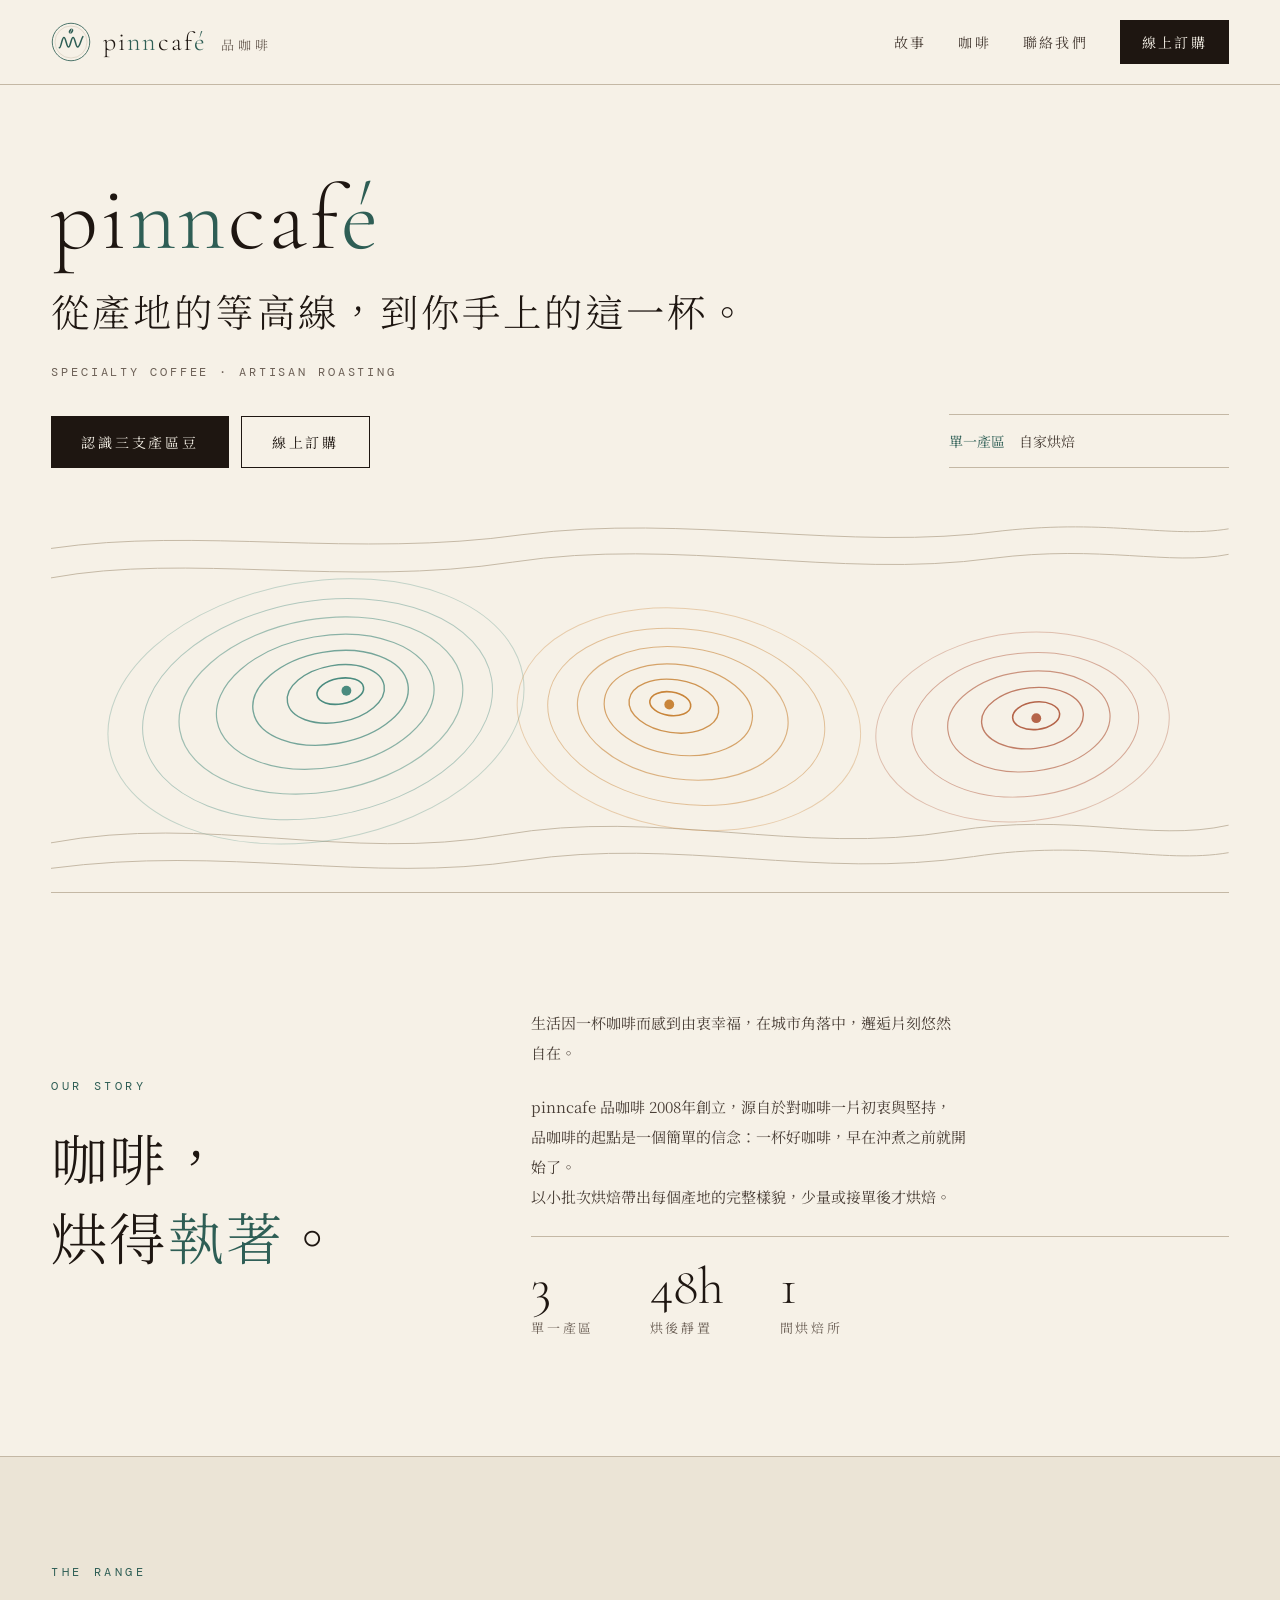
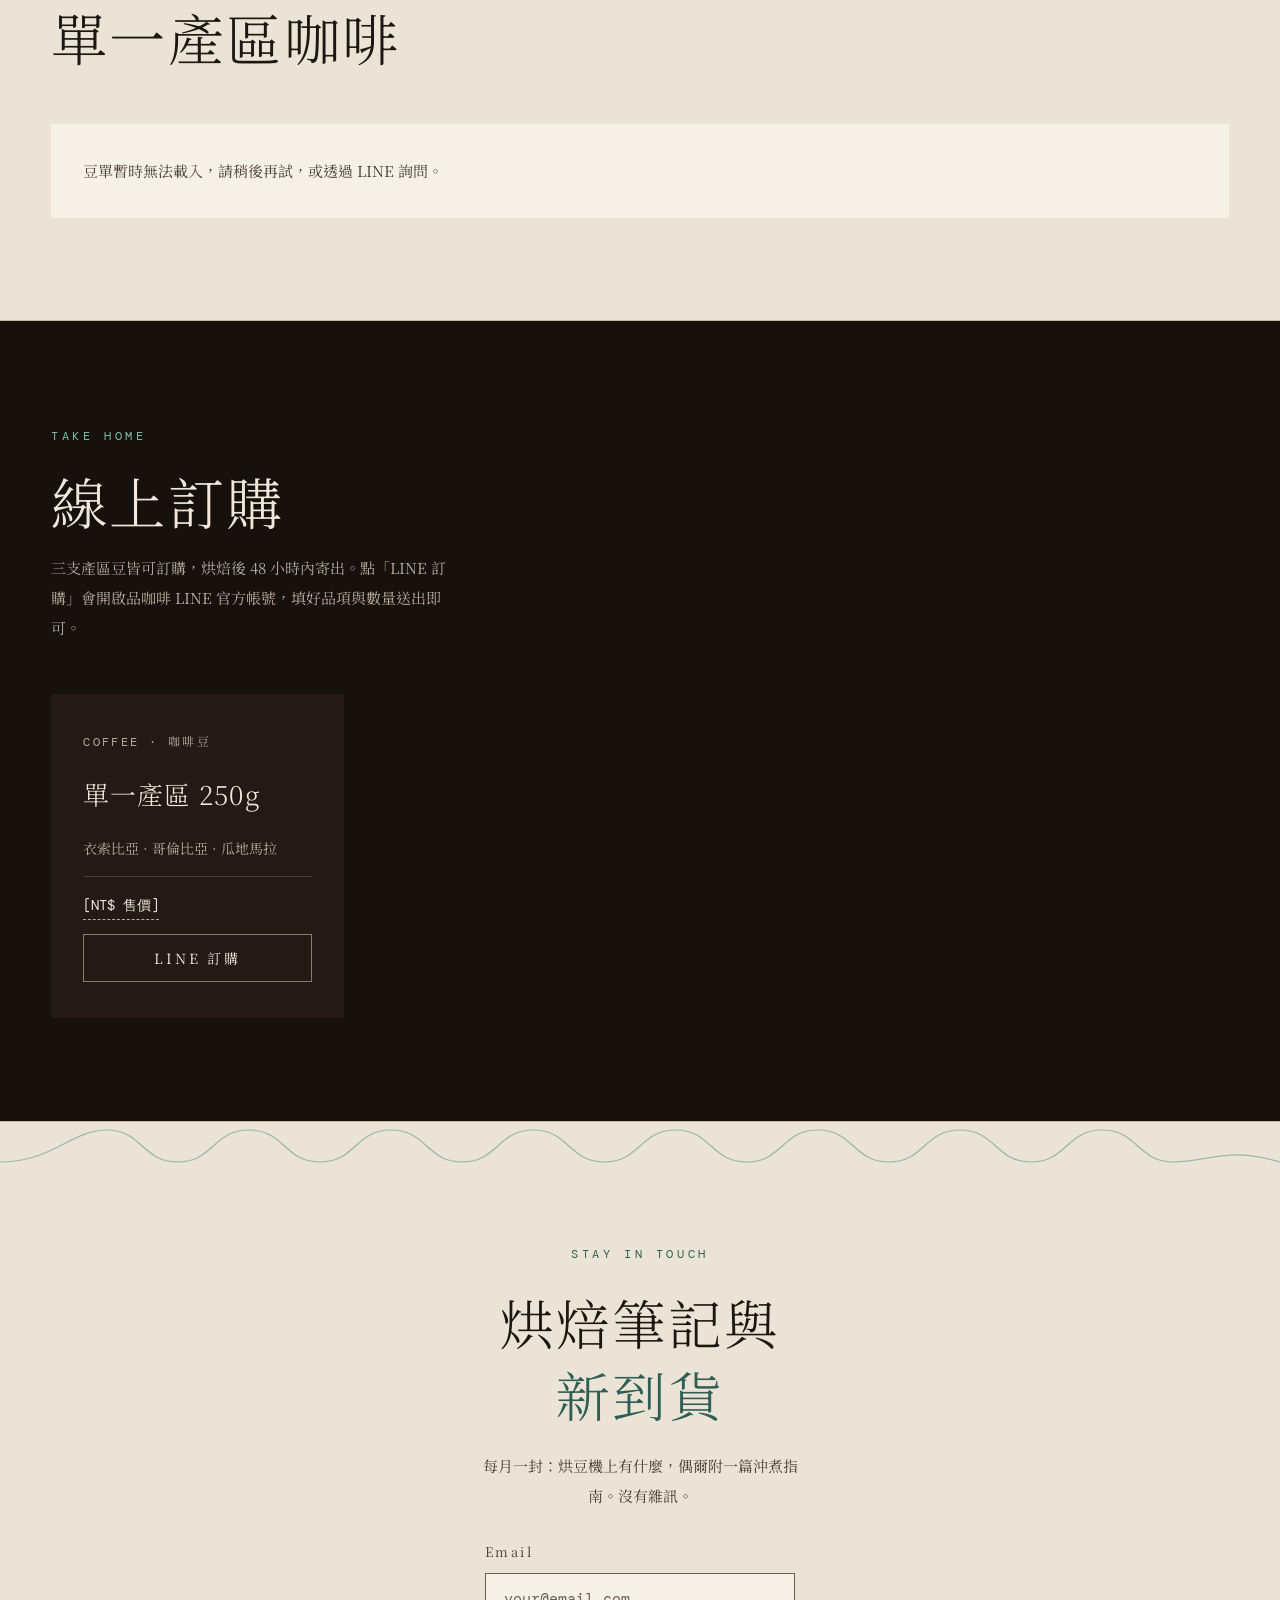
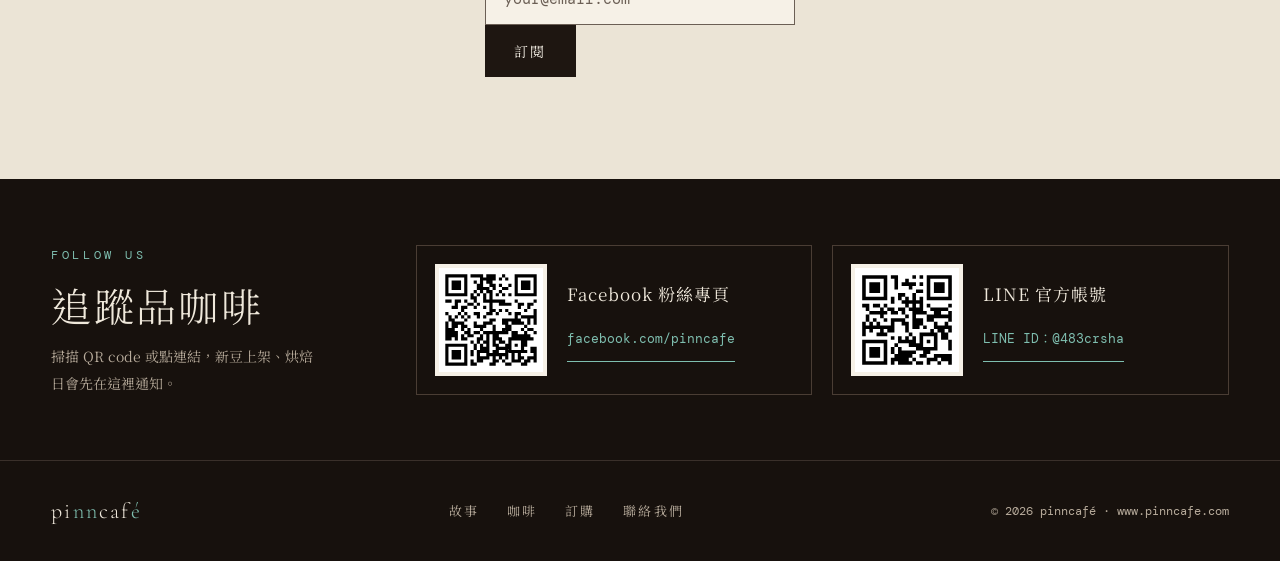
==== public/index.html @ 010bcc72 "豆單卡片：中文產區前不顯示「產區」字樣 Co-Authored-By: Claude Opus 5.5 <noreply@anthropic.com> Claude-Session: https://" ====
<!DOCTYPE html>
<html lang="zh-Hant">
<head>
<meta charset="utf-8">
<meta name="viewport" content="width=device-width, initial-scale=1">
<title>pinncafé 品咖啡｜自家烘焙單一產區咖啡</title>
<meta name="description" content="pinncafé 品咖啡，2008 年創立。小批次自家烘焙單一產區咖啡豆，透過 LINE 官方帳號訂購。">
<meta property="og:title" content="pinncafé 品咖啡">
<meta property="og:description" content="小批次自家烘焙單一產區咖啡豆，透過 LINE 官方帳號訂購。">
<meta property="og:type" content="website">
<meta property="og:url" content="https://www.pinncafe.com/">
<link rel="preconnect" href="https://fonts.googleapis.com">
<link rel="preconnect" href="https://fonts.gstatic.com" crossorigin>
<link href="https://fonts.googleapis.com/css2?family=Cormorant+Garamond:ital,wght@0,300;0,400;1,400&family=Noto+Serif+TC:wght@300;400;500&family=DM+Mono:wght@400&display=swap" rel="stylesheet">
<style>
body{margin:0;background:#F6F1E7}
html{scroll-behavior:smooth}
a{color:#1E1611;text-decoration:none}
a:hover{color:#2E5E55}
input::placeholder{color:#6B5F55}
pc-show{display:contents}
[hidden],pc-show[hidden]{display:none !important}
a:focus-visible,button:focus-visible,input:focus-visible{outline:2px solid #2E5E55;outline-offset:2px}
#qr-fb svg,#qr-line svg,#order-qr svg{display:block;width:100%;height:100%}
@media (prefers-reduced-motion: reduce){html{scroll-behavior:auto}}
</style>
</head>
<body>
<div style="background: #F6F1E7; color: #1E1611; font-family: 'Noto Serif TC', 'Songti TC', 'PMingLiU', serif; font-weight: 400; font-size: 15px; line-height: 2" data-canvas-width="1440" data-canvas-height="5000" data-document-role="page" data-label="官網首頁 · 等高線版（舊款延伸）">

<!-- NAV -->
<header style="border-bottom: 1px solid #C4B8A5">
<div style="max-width: 1280px; margin: 0 auto; padding: 16px clamp(20px, 4vw, 56px); display: flex; flex-wrap: wrap; align-items: center; justify-content: space-between; gap: 8px 32px">
<a href="#top" style="display: flex; align-items: baseline; gap: 14px; min-height: 44px">
<svg viewBox="0 0 96 96" width="40" height="40" aria-hidden="true" focusable="false" style="align-self: center; flex: 0 0 auto; display: block; margin-right: -2px">
<circle cx="48" cy="48" r="45" fill="none" stroke="#2E5E55" stroke-width="2"/>
<circle cx="48" cy="48" r="38.5" fill="none" stroke="#C4B8A5" stroke-width="1"/>
<path d="M20 62 C24.5 62 26 37 31 37 C36 37 37 60 42 60 C47 60 48 37 53 37 C58 37 59 60 64 60 C69 60 71.5 43 76.5 35" fill="none" stroke="#2E5E55" stroke-width="3.6" stroke-linecap="round" stroke-linejoin="round"/>
<g transform="rotate(28 48 22)"><ellipse cx="48" cy="22" rx="4.8" ry="6.6" fill="#2E5E55"/><path d="M47.4 16.4 C50.2 19.4 45.8 24.6 48.6 27.6" fill="none" stroke="#F6F1E7" stroke-width="1.4" stroke-linecap="round"/></g>
</svg>
<span style="font-family: 'Cormorant Garamond', 'Times New Roman', serif; font-weight: 300; font-size: 26px; letter-spacing: 0.08em; color: #1E1611">pi<span style="color: #2E5E55">nn</span>caf<span style="color: #2E5E55">é</span></span>
<span style="font-size: 13px; letter-spacing: 0.3em; color: #6B5F55">品咖啡</span>
</a>
<nav aria-label="主選單" style="display: flex; flex-wrap: wrap; align-items: center; gap: 4px 32px; font-size: 14px; letter-spacing: 0.16em">
<a href="#story" style="display: inline-flex; align-items: center; min-height: 44px; color: #4A3F37">故事</a>
<a href="#coffees" style="display: inline-flex; align-items: center; min-height: 44px; color: #4A3F37">咖啡</a>
<pc-show data-show="scones" hidden><a href="#bakery" style="display: inline-flex; align-items: center; min-height: 44px; color: #4A3F37">烘焙坊</a></pc-show>
<pc-show data-show="store" hidden><a href="#visit" style="display: inline-flex; align-items: center; min-height: 44px; color: #4A3F37">門市</a></pc-show>
<a href="#social" style="display: inline-flex; align-items: center; min-height: 44px; color: #4A3F37">聯絡我們</a>
<a href="#shop" style="display: inline-flex; align-items: center; min-height: 44px; padding: 0 22px; background: #1E1611; color: #F6F1E7">線上訂購</a>
</nav>
</div>
</header>

<!-- HERO -->
<section id="top" style="max-width: 1280px; margin: 0 auto; padding: clamp(48px, 7vw, 96px) clamp(20px, 4vw, 56px) 0; display: flex; flex-direction: column; gap: clamp(32px, 4vw, 56px)">
<div style="display: flex; flex-wrap: wrap; align-items: flex-end; justify-content: space-between; gap: 32px 64px">
<div style="flex: 999 1 520px; min-width: 0; display: flex; flex-direction: column; gap: 20px">
<div style="font-family: 'Cormorant Garamond', 'Times New Roman', serif; font-weight: 300; font-size: clamp(44px, 7.2vw, 104px); line-height: 0.95; letter-spacing: 0.03em">pi<span style="color: #2E5E55">nn</span>caf<span style="color: #2E5E55">é</span></div>
<h1 style="margin: 0; font-weight: 300; font-size: clamp(24px, 3vw, 40px); line-height: 1.5; letter-spacing: 0.08em; text-wrap: balance">從產地的等高線，到你手上的這一杯。</h1>
<div style="font-family: 'DM Mono', ui-monospace, monospace; font-size: 12px; letter-spacing: 0.24em; color: #6B5F55">SPECIALTY COFFEE · ARTISAN ROASTING<pc-show data-show="scones" hidden> · SCONES</pc-show></div>
<div style="display: flex; flex-wrap: wrap; gap: 12px; margin-top: 12px">
<a href="#coffees" style="display: inline-flex; align-items: center; min-height: 50px; padding: 0 30px; background: #1E1611; color: #F6F1E7; font-size: 14px; letter-spacing: 0.2em">認識<span data-bean-count>三</span>支產區豆</a>
<a href="#shop" style="display: inline-flex; align-items: center; min-height: 50px; padding: 0 30px; border: 1px solid #1E1611; color: #1E1611; font-size: 14px; letter-spacing: 0.2em">線上訂購</a>
</div>
</div>
<div style="flex: 1 1 280px; max-width: 360px; display: flex; flex-direction: column; font-size: 14px; color: #4A3F37; border-top: 1px solid #C4B8A5">
<div style="padding: 12px 0; border-bottom: 1px solid #C4B8A5"><span style="color: #2E5E55">單一產區</span><span style="margin-left: 1em"><pc-show data-show="store" hidden>店內</pc-show>自家烘焙</span></div>
<pc-show data-show="scones" hidden><div style="padding: 12px 0; border-bottom: 1px solid #C4B8A5"><span style="color: #2E5E55">每日現烤</span>　售完為止</div></pc-show>
<pc-show data-show="store" hidden><div style="padding: 12px 0; border-bottom: 1px solid #C4B8A5; font-family: 'DM Mono', 'Noto Serif TC', monospace; font-size: 13px">[門市地址]</div></pc-show>
<pc-show data-show="store" hidden><div style="padding: 12px 0; border-bottom: 1px solid #C4B8A5; font-family: 'DM Mono', 'Noto Serif TC', monospace; font-size: 13px">[營業時間]</div></pc-show>
</div>
</div>

<figure style="margin: 0; display: flex; flex-direction: column; gap: 0">
<svg viewBox="0 0 1200 380" role="img" id="hero-map" aria-label="三座產地山頭的等高線圖" style="display: block; width: 100%; height: auto" fill="none" xmlns="http://www.w3.org/2000/svg">
<g stroke="#C4B8A5" stroke-width="1">
<path d="M0 330 C160 300 300 350 460 322 C620 294 760 344 920 318 C1040 298 1120 330 1200 312"></path>
<path d="M0 356 C180 332 320 372 480 348 C640 324 780 368 940 344 C1060 326 1130 352 1200 340"></path>
<path d="M0 60 C140 34 300 70 470 44 C640 18 800 62 960 40 C1070 26 1140 48 1200 36"></path>
<path d="M0 30 C150 8 310 40 480 16 C650 -6 810 34 970 12 C1080 0 1140 20 1200 10"></path>
</g>
<g id="peak-0" stroke="#4A8B7F" transform="rotate(-10 270 196)">
<ellipse cx="270" cy="196" rx="214" ry="132" stroke-width="1" opacity="0.3"></ellipse>
<ellipse cx="272" cy="194" rx="180" ry="110" stroke-width="1" opacity="0.4"></ellipse>
<ellipse cx="276" cy="191" rx="146" ry="88" stroke-width="1.200" opacity="0.5"></ellipse>
<ellipse cx="281" cy="188" rx="112" ry="67" stroke-width="1.200" opacity="0.62"></ellipse>
<ellipse cx="287" cy="185" rx="80" ry="47" stroke-width="1.400" opacity="0.74"></ellipse>
<ellipse cx="293" cy="182" rx="50" ry="29" stroke-width="1.400" opacity="0.86"></ellipse>
<ellipse cx="298" cy="180" rx="24" ry="13" stroke-width="1.600"></ellipse>
</g>
<g id="peak-1" stroke="#C9853A" transform="rotate(8 650 204)">
<ellipse cx="650" cy="204" rx="176" ry="112" stroke-width="1" opacity="0.34"></ellipse>
<ellipse cx="647" cy="202" rx="142" ry="89" stroke-width="1" opacity="0.46"></ellipse>
<ellipse cx="643" cy="199" rx="108" ry="67" stroke-width="1.200" opacity="0.58"></ellipse>
<ellipse cx="638" cy="196" rx="76" ry="46" stroke-width="1.200" opacity="0.72"></ellipse>
<ellipse cx="633" cy="193" rx="46" ry="27" stroke-width="1.400" opacity="0.86"></ellipse>
<ellipse cx="629" cy="191" rx="21" ry="12" stroke-width="1.600"></ellipse>
</g>
<g id="peak-2" stroke="#B5654A" transform="rotate(-6 990 212)">
<ellipse cx="990" cy="212" rx="150" ry="96" stroke-width="1" opacity="0.36"></ellipse>
<ellipse cx="993" cy="210" rx="116" ry="73" stroke-width="1" opacity="0.5"></ellipse>
<ellipse cx="997" cy="207" rx="83" ry="51" stroke-width="1.200" opacity="0.66"></ellipse>
<ellipse cx="1001" cy="204" rx="52" ry="31" stroke-width="1.400" opacity="0.82"></ellipse>
<ellipse cx="1005" cy="202" rx="24" ry="14" stroke-width="1.600"></ellipse>
</g>
<circle id="peak-dot-0" cx="301" cy="175" r="5" fill="#4A8B7F"></circle>
<circle id="peak-dot-1" cx="630" cy="189" r="5" fill="#C9853A"></circle>
<circle id="peak-dot-2" cx="1004" cy="203" r="5" fill="#B5654A"></circle>
</svg>
<figcaption id="hero-beans" style="display: grid; grid-template-columns: repeat(auto-fit, minmax(min(240px, 100%), 1fr)); gap: 0 32px; border-top: 1px solid #C4B8A5"></figcaption>
</figure>
</section>

<!-- STORY -->
<section id="story" style="max-width: 1280px; margin: 0 auto; padding: clamp(64px, 9vw, 128px) clamp(20px, 4vw, 56px); display: flex; flex-wrap: wrap; gap: 40px 80px; align-items: center">
<div style="flex: 1 1 400px; display: flex; flex-direction: column; gap: 20px">
<div style="font-family: 'DM Mono', ui-monospace, monospace; font-size: 12px; letter-spacing: 0.3em; color: #2E5E55">OUR STORY</div>
<h2 style="margin: 0; font-weight: 300; font-size: clamp(34px, 4.4vw, 60px); line-height: 1.4; letter-spacing: 0.04em">咖啡，<br>烘得<span style="color: #2E5E55">執著</span>。<pc-show data-show="scones" hidden><br>司康，<br>烤得用心。</pc-show></h2>
</div>
<div style="flex: 999 1 460px; min-width: 0; display: flex; flex-direction: column; gap: 24px; color: #4A3F37">
<p style="margin: 0; max-width: 58ch; text-wrap: pretty">生活因一杯咖啡而感到由衷幸福，在城市角落中，邂逅片刻悠然自在。</p>
<p style="margin: 0; max-width: 58ch; text-wrap: pretty">pinncafe 品咖啡 2008年創立，源自於對咖啡一片初衷與堅持，<br>品咖啡的起點是一個簡單的信念：一杯好咖啡，早在沖煮之前就開始了。<br>以小批次烘焙帶出每個產地的完整樣貌，少量或接單後才烘焙。</p>
<pc-show data-show="scones" hidden><p style="margin: 0; max-width: 58ch; text-wrap: pretty">司康是順理成章的事。一杯好的咖啡，值得配上相稱的點心。每天清晨現烤，奶油用得足、發得夠、不趕時間。賣完，就是賣完了。</p></pc-show>
<div style="display: flex; flex-wrap: wrap; gap: 20px 56px; padding-top: 24px; border-top: 1px solid #C4B8A5">
<div style="display: flex; flex-direction: column; gap: 2px">
<span style="font-family: 'Cormorant Garamond', 'Times New Roman', serif; font-weight: 300; font-size: 52px; line-height: 1; color: #1E1611" id="stat-origins">3</span>
<span style="font-size: 13px; letter-spacing: 0.2em; color: #6B5F55">單一產區</span>
</div>
<div style="display: flex; flex-direction: column; gap: 2px">
<span style="font-family: 'Cormorant Garamond', 'Times New Roman', serif; font-weight: 300; font-size: 52px; line-height: 1; color: #1E1611">48h</span>
<span style="font-size: 13px; letter-spacing: 0.2em; color: #6B5F55">烘後靜置</span>
</div>
<div style="display: flex; flex-direction: column; gap: 2px">
<span style="font-family: 'Cormorant Garamond', 'Times New Roman', serif; font-weight: 300; font-size: 52px; line-height: 1; color: #1E1611">1</span>
<span style="font-size: 13px; letter-spacing: 0.2em; color: #6B5F55">間烘焙所</span>
</div>
</div>
</div>
</section>

<!-- COFFEES -->
<section id="coffees" style="background: #EBE4D6; border-top: 1px solid #C4B8A5; border-bottom: 1px solid #C4B8A5">
<div style="max-width: 1280px; margin: 0 auto; padding: clamp(64px, 8vw, 112px) clamp(20px, 4vw, 56px); display: flex; flex-direction: column; gap: clamp(32px, 4vw, 56px)">
<div style="display: flex; flex-wrap: wrap; align-items: flex-end; justify-content: space-between; gap: 20px 48px">
<div style="display: flex; flex-direction: column; gap: 16px">
<div style="font-family: 'DM Mono', ui-monospace, monospace; font-size: 12px; letter-spacing: 0.3em; color: #2E5E55">THE RANGE</div>
<h2 style="margin: 0; font-weight: 300; font-size: clamp(34px, 4.4vw, 60px); line-height: 1.3; letter-spacing: 0.04em">單一產區咖啡</h2>
</div>
</div>

<div id="bean-list" style="display: grid; grid-template-columns: repeat(auto-fit, minmax(min(320px, 100%), 1fr)); gap: 2px">
<p id="bean-status" style="margin: 0; padding: 32px; background: #F6F1E7; color: #4A3F37">豆單載入中…</p>
</div>
</div>
</section>

<!-- BAKERY (SHOW_SCONES) -->
<pc-show data-show="scones" hidden>
<section id="bakery" style="max-width: 1280px; margin: 0 auto; padding: clamp(64px, 8vw, 112px) clamp(20px, 4vw, 56px); display: flex; flex-direction: column; gap: clamp(32px, 4vw, 56px)">
<div style="display: flex; flex-wrap: wrap; align-items: flex-end; justify-content: space-between; gap: 20px 80px">
<div style="display: flex; flex-direction: column; gap: 16px">
<div style="font-family: 'DM Mono', ui-monospace, monospace; font-size: 12px; letter-spacing: 0.3em; color: #2E5E55">THE BAKERY</div>
<h2 style="margin: 0; font-weight: 300; font-size: clamp(34px, 4.4vw, 60px); line-height: 1.3; letter-spacing: 0.04em">每個<span style="color: #8A5A16">清晨</span>，<br>新鮮出爐。</h2>
</div>
<p style="margin: 0; max-width: 44ch; color: #4A3F37">全奶油麵團，凝脂奶油與果醬另附。每天早上只烤限量的一批，這樣比較好吃。</p>
</div>
<div style="display: grid; grid-template-columns: repeat(auto-fit, minmax(min(300px, 100%), 1fr)); gap: 32px">

<article style="border: 1px solid #C4B8A5; display: flex; flex-direction: column">
<div style="background: #F1E7C6; height: 160px; display: flex; align-items: center; justify-content: center">
<svg aria-hidden="true" viewBox="0 0 200 140" width="200" height="140" fill="none" stroke="#9A6A1E">
<ellipse cx="100" cy="70" rx="46" ry="46" stroke-width="1"></ellipse>
<ellipse cx="100" cy="70" rx="38" ry="38" stroke-width="0.600" stroke-dasharray="3 3"></ellipse>
<line x1="100" y1="24" x2="100" y2="116" stroke-width="0.600" opacity="0.6"></line>
<line x1="54" y1="70" x2="146" y2="70" stroke-width="0.600" opacity="0.6"></line>
<line x1="67" y1="37" x2="133" y2="103" stroke-width="0.500" opacity="0.5"></line>
<line x1="67" y1="103" x2="133" y2="37" stroke-width="0.500" opacity="0.5"></line>
<ellipse cx="100" cy="70" rx="10" ry="10" stroke-width="0.600" opacity="0.6"></ellipse>
</svg>
</div>
<div style="padding: 24px 28px 28px; border-top: 1px solid #C4B8A5; display: flex; flex-direction: column; gap: 6px">
<h3 style="margin: 0; font-weight: 400; font-size: 24px; letter-spacing: 0.06em">檸檬司康</h3>
<p style="margin: 0; font-size: 14px; color: #6B5F55">全奶油 · 檸檬凝乳與凝脂奶油</p>
<span style="margin-top: 8px; align-self: flex-start; font-family: 'DM Mono', ui-monospace, monospace; font-size: 14px; border-bottom: 1px dashed #1E1611">[NT$ 售價]</span>
</div>
</article>

<article style="border: 1px solid #C4B8A5; display: flex; flex-direction: column">
<div style="background: #DDE6CF; height: 160px; display: flex; align-items: center; justify-content: center">
<svg aria-hidden="true" viewBox="0 0 200 140" width="200" height="140" fill="none" stroke="#3F6B4A">
<line x1="72" y1="130" x2="68" y2="30" stroke-width="1.200" stroke-linecap="round"></line>
<line x1="90" y1="130" x2="88" y2="22" stroke-width="1.200" stroke-linecap="round"></line>
<line x1="108" y1="130" x2="106" y2="26" stroke-width="1.200" stroke-linecap="round"></line>
<line x1="126" y1="130" x2="128" y2="32" stroke-width="1.200" stroke-linecap="round"></line>
<ellipse cx="68" cy="26" rx="7" ry="9" stroke-width="0.800"></ellipse>
<ellipse cx="88" cy="18" rx="7" ry="9" stroke-width="0.800"></ellipse>
<ellipse cx="106" cy="22" rx="7" ry="9" stroke-width="0.800"></ellipse>
<ellipse cx="128" cy="28" rx="7" ry="9" stroke-width="0.800"></ellipse>
<path d="M55 94 L145 94 L128 118 L72 118 Z" stroke="#9A6A1E" stroke-width="0.800"></path>
<circle cx="90" cy="103" r="3" stroke="#9A6A1E" stroke-width="0.600"></circle>
<circle cx="108" cy="108" r="2.500" stroke="#9A6A1E" stroke-width="0.600"></circle>
</svg>
</div>
<div style="padding: 24px 28px 28px; border-top: 1px solid #C4B8A5; display: flex; flex-direction: column; gap: 6px">
<h3 style="margin: 0; font-weight: 400; font-size: 24px; letter-spacing: 0.06em">熟成起司香蔥</h3>
<p style="margin: 0; font-size: 14px; color: #6B5F55">鹹口味 · 農家風 · 有鹽奶油</p>
<span style="margin-top: 8px; align-self: flex-start; font-family: 'DM Mono', ui-monospace, monospace; font-size: 14px; border-bottom: 1px dashed #1E1611">[NT$ 售價]</span>
</div>
</article>

<article style="border: 1px solid #C4B8A5; display: flex; flex-direction: column">
<div style="background: #F0DDD0; height: 160px; display: flex; align-items: center; justify-content: center">
<svg aria-hidden="true" viewBox="0 0 200 140" width="200" height="140" fill="none" stroke="#9A4F38">
<ellipse cx="120" cy="78" rx="34" ry="34" stroke-width="0.900"></ellipse>
<ellipse cx="120" cy="78" rx="26" ry="26" stroke-width="0.600" stroke-dasharray="2.500 2.500"></ellipse>
<line x1="120" y1="44" x2="120" y2="112" stroke-width="0.500" opacity="0.5"></line>
<line x1="86" y1="78" x2="154" y2="78" stroke-width="0.500" opacity="0.5"></line>
<path d="M46 50 Q56 58 52 70 Q48 82 58 86 Q68 90 64 102" stroke-width="1" stroke-linecap="round"></path>
<ellipse cx="49" cy="44" rx="5" ry="8" transform="rotate(-20 49 44)" stroke="#3F6B4A" stroke-width="0.800"></ellipse>
<ellipse cx="58" cy="76" rx="5" ry="7" transform="rotate(30 58 76)" stroke="#3F6B4A" stroke-width="0.800"></ellipse>
<circle cx="50" cy="72" r="4" stroke-width="0.800"></circle>
<circle cx="60" cy="86" r="3.500" stroke-width="0.800"></circle>
<circle cx="55" cy="98" r="4" stroke-width="0.800"></circle>
</svg>
</div>
<div style="padding: 24px 28px 28px; border-top: 1px solid #C4B8A5; display: flex; flex-direction: column; gap: 6px">
<h3 style="margin: 0; font-weight: 400; font-size: 24px; letter-spacing: 0.06em">蔓越莓香橙</h3>
<p style="margin: 0; font-size: 14px; color: #6B5F55">微甜 · 柑橘果醬奶油</p>
<span style="margin-top: 8px; align-self: flex-start; font-family: 'DM Mono', ui-monospace, monospace; font-size: 14px; border-bottom: 1px dashed #1E1611">[NT$ 售價]</span>
</div>
</article>

</div>
</section>
</pc-show>

<!-- SHOP -->
<section id="shop" style="background: #17110D; color: #EFE8DB">
<div style="max-width: 1280px; margin: 0 auto; padding: clamp(64px, 8vw, 112px) clamp(20px, 4vw, 56px); display: flex; flex-direction: column; gap: clamp(32px, 4vw, 56px)">
<div style="display: flex; flex-direction: column; gap: 16px">
<div style="font-family: 'DM Mono', ui-monospace, monospace; font-size: 12px; letter-spacing: 0.3em; color: #7FBFB0">TAKE HOME</div>
<h2 style="margin: 0; font-weight: 300; font-size: clamp(34px, 4.4vw, 60px); line-height: 1.3; letter-spacing: 0.04em">線上訂購</h2>
<p style="margin: 0; max-width: 52ch; color: #B8AC9C"><span data-bean-count>三</span>支產區豆皆可訂購，烘焙後 48 小時內寄出。點「LINE 訂購」會開啟品咖啡 LINE 官方帳號，填好品項與數量送出即可。<pc-show data-show="scones" hidden>司康禮盒接單現烤，當日寄出。</pc-show></p>
</div>
<div style="display: grid; grid-template-columns: repeat(auto-fill, minmax(min(280px, 100%), 1fr)); gap: 2px">
<article style="background: #231A15; padding: 36px 32px; display: flex; flex-direction: column; gap: 14px">
<span style="font-family: 'DM Mono', 'Noto Serif TC', monospace; font-size: 12px; letter-spacing: 0.2em; color: #B8AC9C">COFFEE · 咖啡豆</span>
<h3 style="margin: 0; font-weight: 300; font-size: 26px; letter-spacing: 0.04em">單一產區 250g</h3>
<p id="shop-origins" style="margin: 0; font-size: 14px; color: #B8AC9C">衣索比亞 · 哥倫比亞 · 瓜地馬拉</p>
<div aria-hidden="true" style="height: 1px; background: #4A3D34"></div>
<span style="align-self: flex-start; font-family: 'DM Mono', ui-monospace, monospace; font-size: 14px; border-bottom: 1px dashed #B8AC9C">[NT$ 售價]</span>
<a href="https://line.me/R/ti/p/@483crsha" data-order="單一產區咖啡豆（請註明產區）" style="margin-top: auto; display: flex; align-items: center; justify-content: center; min-height: 46px; border: 1px solid #8A7A6A; color: #EFE8DB; font-size: 14px; letter-spacing: 0.2em">LINE 訂購</a>
</article>
<pc-show data-show="scones" hidden>
<article style="background: #231A15; padding: 36px 32px; display: flex; flex-direction: column; gap: 14px">
<span style="font-family: 'DM Mono', 'Noto Serif TC', monospace; font-size: 12px; letter-spacing: 0.2em; color: #B8AC9C">GIFT · 司康</span>
<h3 style="margin: 0; font-weight: 300; font-size: 26px; letter-spacing: 0.04em">司康禮盒 4 入</h3>
<p style="margin: 0; font-size: 14px; color: #B8AC9C">口味任選 · 接單現烤 · 當日寄出</p>
<div aria-hidden="true" style="height: 1px; background: #4A3D34"></div>
<span style="align-self: flex-start; font-family: 'DM Mono', ui-monospace, monospace; font-size: 14px; border-bottom: 1px dashed #B8AC9C">[NT$ 售價]</span>
<a href="https://line.me/R/ti/p/@483crsha" data-order="司康禮盒 4 入" style="margin-top: auto; display: flex; align-items: center; justify-content: center; min-height: 46px; border: 1px solid #8A7A6A; color: #EFE8DB; font-size: 14px; letter-spacing: 0.2em">LINE 訂購</a>
</article>
<article style="background: #231A15; padding: 36px 32px; display: flex; flex-direction: column; gap: 14px">
<span style="font-family: 'DM Mono', 'Noto Serif TC', monospace; font-size: 12px; letter-spacing: 0.2em; color: #B8AC9C">BUNDLE · 組合</span>
<h3 style="margin: 0; font-weight: 300; font-size: 26px; letter-spacing: 0.04em">咖啡 + 司康禮盒</h3>
<p style="margin: 0; font-size: 14px; color: #B8AC9C">自選一支產區豆 ＋ 司康 4 入 · 免費包裝</p>
<div aria-hidden="true" style="height: 1px; background: #4A3D34"></div>
<span style="align-self: flex-start; font-family: 'DM Mono', ui-monospace, monospace; font-size: 14px; border-bottom: 1px dashed #B8AC9C">[NT$ 售價]</span>
<a href="https://line.me/R/ti/p/@483crsha" data-order="咖啡 + 司康禮盒" style="margin-top: auto; display: flex; align-items: center; justify-content: center; min-height: 46px; border: 1px solid #8A7A6A; color: #EFE8DB; font-size: 14px; letter-spacing: 0.2em">LINE 訂購</a>
</article>
</pc-show>
</div>
</div>
</section>

<!-- VISIT (SHOW_STORE) -->
<pc-show data-show="store" hidden>
<section id="visit" style="max-width: 1280px; margin: 0 auto; padding: clamp(64px, 8vw, 112px) clamp(20px, 4vw, 56px); display: flex; flex-wrap: wrap; gap: 40px 80px">
<div style="flex: 1 1 360px; display: flex; flex-direction: column; gap: 32px">
<div style="display: flex; flex-direction: column; gap: 16px">
<div style="font-family: 'DM Mono', ui-monospace, monospace; font-size: 12px; letter-spacing: 0.3em; color: #2E5E55">COME IN</div>
<h2 style="margin: 0; font-weight: 300; font-size: clamp(34px, 4.4vw, 60px); line-height: 1.3; letter-spacing: 0.04em">來找我們</h2>
</div>
<dl style="margin: 0; display: flex; flex-direction: column; gap: 22px">
<div style="display: flex; flex-direction: column"><dt style="font-size: 13px; letter-spacing: 0.25em; color: #2E5E55">地址</dt><dd style="margin: 0; font-family: 'DM Mono', 'Noto Serif TC', monospace; font-size: 15px">[門市地址]</dd></div>
<div style="display: flex; flex-direction: column"><dt style="font-size: 13px; letter-spacing: 0.25em; color: #2E5E55">營業時間</dt><dd style="margin: 0; font-family: 'DM Mono', 'Noto Serif TC', monospace; font-size: 15px">[營業時間／公休日]</dd></div>
<div style="display: flex; flex-direction: column"><dt style="font-size: 13px; letter-spacing: 0.25em; color: #2E5E55">烘豆參觀</dt><dd style="margin: 0; font-family: 'DM Mono', 'Noto Serif TC', monospace; font-size: 15px">[開放時段／是否需預約]</dd></div>
<div style="display: flex; flex-direction: column"><dt style="font-size: 13px; letter-spacing: 0.25em; color: #2E5E55">聯絡</dt><dd style="margin: 0; font-family: 'DM Mono', 'Noto Serif TC', monospace; font-size: 15px">pinncafe@gmail.com<br>[電話]</dd></div>
</dl>
</div>
<div style="flex: 999 1 420px; min-width: 0; min-height: 400px; box-sizing: border-box; border: 1px solid #C4B8A5; background-color: #EBE4D6; background-image: linear-gradient(#D6CBB9 1px, transparent 1px), linear-gradient(90deg, #D6CBB9 1px, transparent 1px); background-size: 29px 29px; display: flex; flex-direction: column; align-items: center; justify-content: center; gap: 16px; padding: 32px; text-align: center">
<span aria-hidden="true" style="width: 22px; height: 22px; background: #4A8B7F; border-radius: 50% 50% 50% 0; transform: rotate(-45deg)"></span>
<span style="font-family: 'DM Mono', 'Noto Serif TC', monospace; font-size: 13px; color: #4A3F37; background: #EBE4D6; padding: 2px 10px">[地圖位置：上線時嵌入 Google 地圖]</span>
</div>
</section>
</pc-show>

<!-- NEWSLETTER -->
<section id="notes" style="background: #EBE4D6; border-top: 1px solid #C4B8A5">
<svg aria-hidden="true" viewBox="0 0 1440 60" preserveAspectRatio="none" style="display: block; width: 100%; height: 48px" fill="none">
<path d="M0 50 C60 50 80 10 120 10 C160 10 160 50 200 50 C240 50 240 10 280 10 C320 10 320 50 360 50 C400 50 400 10 440 10 C480 10 480 50 520 50 C560 50 560 10 600 10 C640 10 640 50 680 50 C720 50 720 10 760 10 C800 10 800 50 840 50 C880 50 880 10 920 10 C960 10 960 50 1000 50 C1040 50 1040 10 1080 10 C1120 10 1120 50 1160 50 C1200 50 1200 10 1240 10 C1280 10 1280 50 1320 50 C1360 50 1380 30 1440 50" stroke="#4A8B7F" stroke-width="1.500" stroke-linecap="round" opacity="0.5"></path>
</svg>
<div style="max-width: 720px; margin: 0 auto; padding: clamp(40px, 6vw, 72px) clamp(20px, 4vw, 56px) clamp(64px, 8vw, 104px); display: flex; flex-direction: column; align-items: center; text-align: center; gap: 20px">
<div style="font-family: 'DM Mono', ui-monospace, monospace; font-size: 12px; letter-spacing: 0.3em; color: #2E5E55">STAY IN TOUCH</div>
<h2 style="margin: 0; font-weight: 300; font-size: clamp(32px, 4.2vw, 56px); line-height: 1.35; letter-spacing: 0.04em">烘焙筆記與<br><span style="color: #2E5E55">新到貨</span></h2>
<p style="margin: 0; max-width: 40ch; color: #4A3F37">每月一封：烘豆機上有什麼<pc-show data-show="scones" hidden>、烤箱裡出了什麼</pc-show>，偶爾附一篇沖煮指南。沒有雜訊。</p>
<div id="nl-form-wrap">
<form id="nl-form" style="width: 100%; max-width: 480px; display: flex; flex-direction: column; gap: 8px; text-align: left; margin-top: 8px">
<label for="h-email" style="font-size: 13px; letter-spacing: 0.2em; color: #4A3F37">Email</label>
<div style="display: flex; flex-wrap: wrap; gap: 0">
<input id="h-email" type="email" required="" placeholder="your@email.com" style="flex: 1 1 220px; min-width: 0; height: 52px; box-sizing: border-box; padding: 0 18px; background: #F6F1E7; border: 1px solid #6B5F55; border-radius: 0; color: #1E1611; font-family: 'DM Mono', ui-monospace, monospace; font-size: 15px">
<button type="submit" style="flex: 0 0 auto; height: 52px; padding: 0 28px; border: 1px solid #1E1611; background: #1E1611; color: #F6F1E7; font-family: 'Noto Serif TC', serif; font-size: 14px; letter-spacing: 0.2em; cursor: pointer">訂閱</button>
</div>
</form>
</div>
<div id="nl-thanks" hidden>
<p role="status" style="margin: 8px 0 0; font-size: 20px; color: #2E5E55">謝謝，你已經在名單上了。</p>
</div>
</div>
</section>

<!-- FOOTER -->
<footer style="background: #17110D; color: #B8AC9C">
<div id="social" style="max-width: 1280px; margin: 0 auto; padding: clamp(40px, 6vw, 64px) clamp(20px, 4vw, 56px); display: flex; flex-wrap: wrap; align-items: center; justify-content: space-between; gap: 32px 64px; border-bottom: 1px solid #3A302A">
<div style="flex: 1 1 300px; display: flex; flex-direction: column; gap: 10px">
<div style="font-family: 'DM Mono', ui-monospace, monospace; font-size: 12px; letter-spacing: 0.3em; color: #7FBFB0">FOLLOW US</div>
<h2 style="margin: 0; font-weight: 300; font-size: clamp(28px, 3.2vw, 40px); line-height: 1.4; letter-spacing: 0.06em; color: #EFE8DB">追蹤品咖啡</h2>
<p style="margin: 0; max-width: 34ch; font-size: 14px; line-height: 1.9">掃描 QR code 或點連結，新豆上架、烘焙日<pc-show data-show="store" hidden>與門市公告</pc-show>會先在這裡通知。</p>
<pc-show data-show="email" hidden><div style="display: flex; flex-wrap: wrap; align-items: baseline; gap: 4px 16px; margin-top: 6px; padding-top: 14px; border-top: 1px solid #3A302A">
<span style="font-family: 'DM Mono', ui-monospace, monospace; font-size: 12px; letter-spacing: 0.24em; color: #B8AC9C">EMAIL</span>
<a href="mailto:pinncafe@gmail.com" style="display: inline-flex; align-items: center; min-height: 44px; font-family: 'DM Mono', ui-monospace, monospace; font-size: 15px; color: #7FBFB0; border-bottom: 1px solid #7FBFB0">pinncafe@gmail.com</a>
</div></pc-show>
</div>
<div style="flex: 999 1 460px; min-width: 0; display: grid; grid-template-columns: repeat(auto-fit, minmax(min(220px, 100%), 1fr)); gap: 20px">
<div style="display: flex; align-items: center; gap: 20px; padding: 18px; border: 1px solid #4A3D34">
<a href="https://www.facebook.com/pinncafe" data-fb-link target="_blank" rel="noopener" style="flex: 0 0 auto; display: block; width: 112px; height: 112px; background: #F6F1E7; padding: 4px; box-sizing: border-box"><span id="qr-fb" role="img" aria-label="掃描開啟品咖啡 Facebook 粉絲專頁" style="display: block; width: 104px; height: 104px"></span></a>
<div style="display: flex; flex-direction: column; gap: 6px; min-width: 0">
<span style="font-size: 17px; letter-spacing: 0.06em; color: #EFE8DB">Facebook 粉絲專頁</span>
<a href="https://www.facebook.com/pinncafe" data-fb-link target="_blank" rel="noopener" style="display: inline-flex; align-items: center; min-height: 44px; font-family: 'DM Mono', 'Noto Serif TC', monospace; font-size: 13px; color: #7FBFB0; border-bottom: 1px solid #7FBFB0; align-self: flex-start">facebook.com/pinncafe</a>
</div>
</div>
<div style="display: flex; align-items: center; gap: 20px; padding: 18px; border: 1px solid #4A3D34">
<a href="https://line.me/R/ti/p/@483crsha" data-line-link target="_blank" rel="noopener" style="flex: 0 0 auto; display: block; width: 112px; height: 112px; background: #F6F1E7; padding: 4px; box-sizing: border-box"><span id="qr-line" role="img" aria-label="掃描加入品咖啡 LINE 官方帳號" style="display: block; width: 104px; height: 104px"></span></a>
<div style="display: flex; flex-direction: column; gap: 6px; min-width: 0">
<span style="font-size: 17px; letter-spacing: 0.06em; color: #EFE8DB">LINE 官方帳號</span>
<a href="https://line.me/R/ti/p/@483crsha" data-line-link target="_blank" rel="noopener" style="display: inline-flex; align-items: center; min-height: 44px; font-family: 'DM Mono', 'Noto Serif TC', monospace; font-size: 13px; color: #7FBFB0; border-bottom: 1px solid #7FBFB0; align-self: flex-start">LINE ID：<span data-line-id>@483crsha</span></a>
</div>
</div>
</div>
</div>
<div style="max-width: 1280px; margin: 0 auto; padding: 28px clamp(20px, 4vw, 56px); display: flex; flex-wrap: wrap; align-items: center; justify-content: space-between; gap: 8px 32px; font-size: 13px">
<span style="font-family: 'Cormorant Garamond', 'Times New Roman', serif; font-weight: 300; font-size: 22px; letter-spacing: 0.1em; color: #EFE8DB">pi<span style="color: #7FBFB0">nn</span>caf<span style="color: #7FBFB0">é</span></span>
<div style="display: flex; flex-wrap: wrap; gap: 4px 28px; letter-spacing: 0.16em">
<a href="#story" style="display: inline-flex; align-items: center; min-height: 44px; color: #B8AC9C">故事</a>
<a href="#coffees" style="display: inline-flex; align-items: center; min-height: 44px; color: #B8AC9C">咖啡</a>
<pc-show data-show="scones" hidden><a href="#bakery" style="display: inline-flex; align-items: center; min-height: 44px; color: #B8AC9C">烘焙坊</a></pc-show>
<a href="#shop" style="display: inline-flex; align-items: center; min-height: 44px; color: #B8AC9C">訂購</a>
<pc-show data-show="store" hidden><a href="#visit" style="display: inline-flex; align-items: center; min-height: 44px; color: #B8AC9C">門市</a></pc-show>
<a href="#social" style="display: inline-flex; align-items: center; min-height: 44px; color: #B8AC9C">聯絡我們</a>
</div>
<span style="font-family: 'DM Mono', ui-monospace, monospace; font-size: 12px">© 2026 pinncafé · www.pinncafe.com</span>
</div>
</footer>

<div id="order-modal" hidden>
<div style="position: fixed; inset: 0; z-index: 60; background: rgba(23,17,13,0.6); display: flex; align-items: center; justify-content: center; padding: 16px; box-sizing: border-box">
<div role="dialog" aria-modal="true" aria-labelledby="order-title" style="width: 100%; max-width: 420px; max-height: 100%; overflow-y: auto; box-sizing: border-box; background: #F6F1E7; color: #1E1611; padding: 28px 28px 24px; display: flex; flex-direction: column; align-items: center; gap: 14px; text-align: center; box-shadow: 0 20px 60px rgba(0,0,0,0.35)">
<div style="font-family: 'DM Mono', ui-monospace, monospace; font-size: 12px; letter-spacing: 0.3em; color: #2E5E55">LINE ORDER</div>
<h2 id="order-title" style="margin: 0; font-weight: 400; font-size: 24px; line-height: 1.4; letter-spacing: 0.06em">用手機 LINE 掃描訂購</h2>
<p style="margin: 0; font-size: 14px; line-height: 1.8; color: #4A3F37">掃描後會開啟品咖啡 LINE 官方帳號，<br>訂購訊息已填好，補上數量與收件資料即可送出。</p>
<div id="order-qr" role="img" aria-label="訂購用 QR code" style="width: 260px; height: 260px; max-width: 100%; box-sizing: border-box; background: #FFFFFF; padding: 0; border: 1px solid #C4B8A5"></div>
<div style="font-size: 15px; line-height: 1.6"><span id="order-item"></span></div>
<div style="display: flex; flex-wrap: wrap; justify-content: center; gap: 10px; width: 100%; margin-top: 4px">
<button type="button" id="order-copy" style="flex: 1 1 150px; min-height: 46px; border: 1px solid #1E1611; background: #1E1611; color: #F6F1E7; font-family: 'Noto Serif TC', serif; font-size: 14px; letter-spacing: 0.12em; cursor: pointer">複製訂購內容</button>
<button type="button" id="order-close" style="flex: 1 1 110px; min-height: 46px; border: 1px solid #1E1611; background: transparent; color: #1E1611; font-family: 'Noto Serif TC', serif; font-size: 14px; letter-spacing: 0.12em; cursor: pointer">關閉</button>
</div>
<div id="order-copied-wrap"><p id="order-copied" role="status" style="margin: 0; min-height: 1em; font-size: 13px; color: #2E5E55"></p></div>
<p style="margin: 0; font-family: 'DM Mono', 'Noto Serif TC', monospace; font-size: 12px; color: #6B5F55">也可在 LINE 搜尋 ID：<span data-line-id>@483crsha</span></p>
</div>
</div>
</div>
</div>
<script src="vendor/qrcode.js"></script>
<script src="main.js?v=20261122c"></script>
</body>
</html>
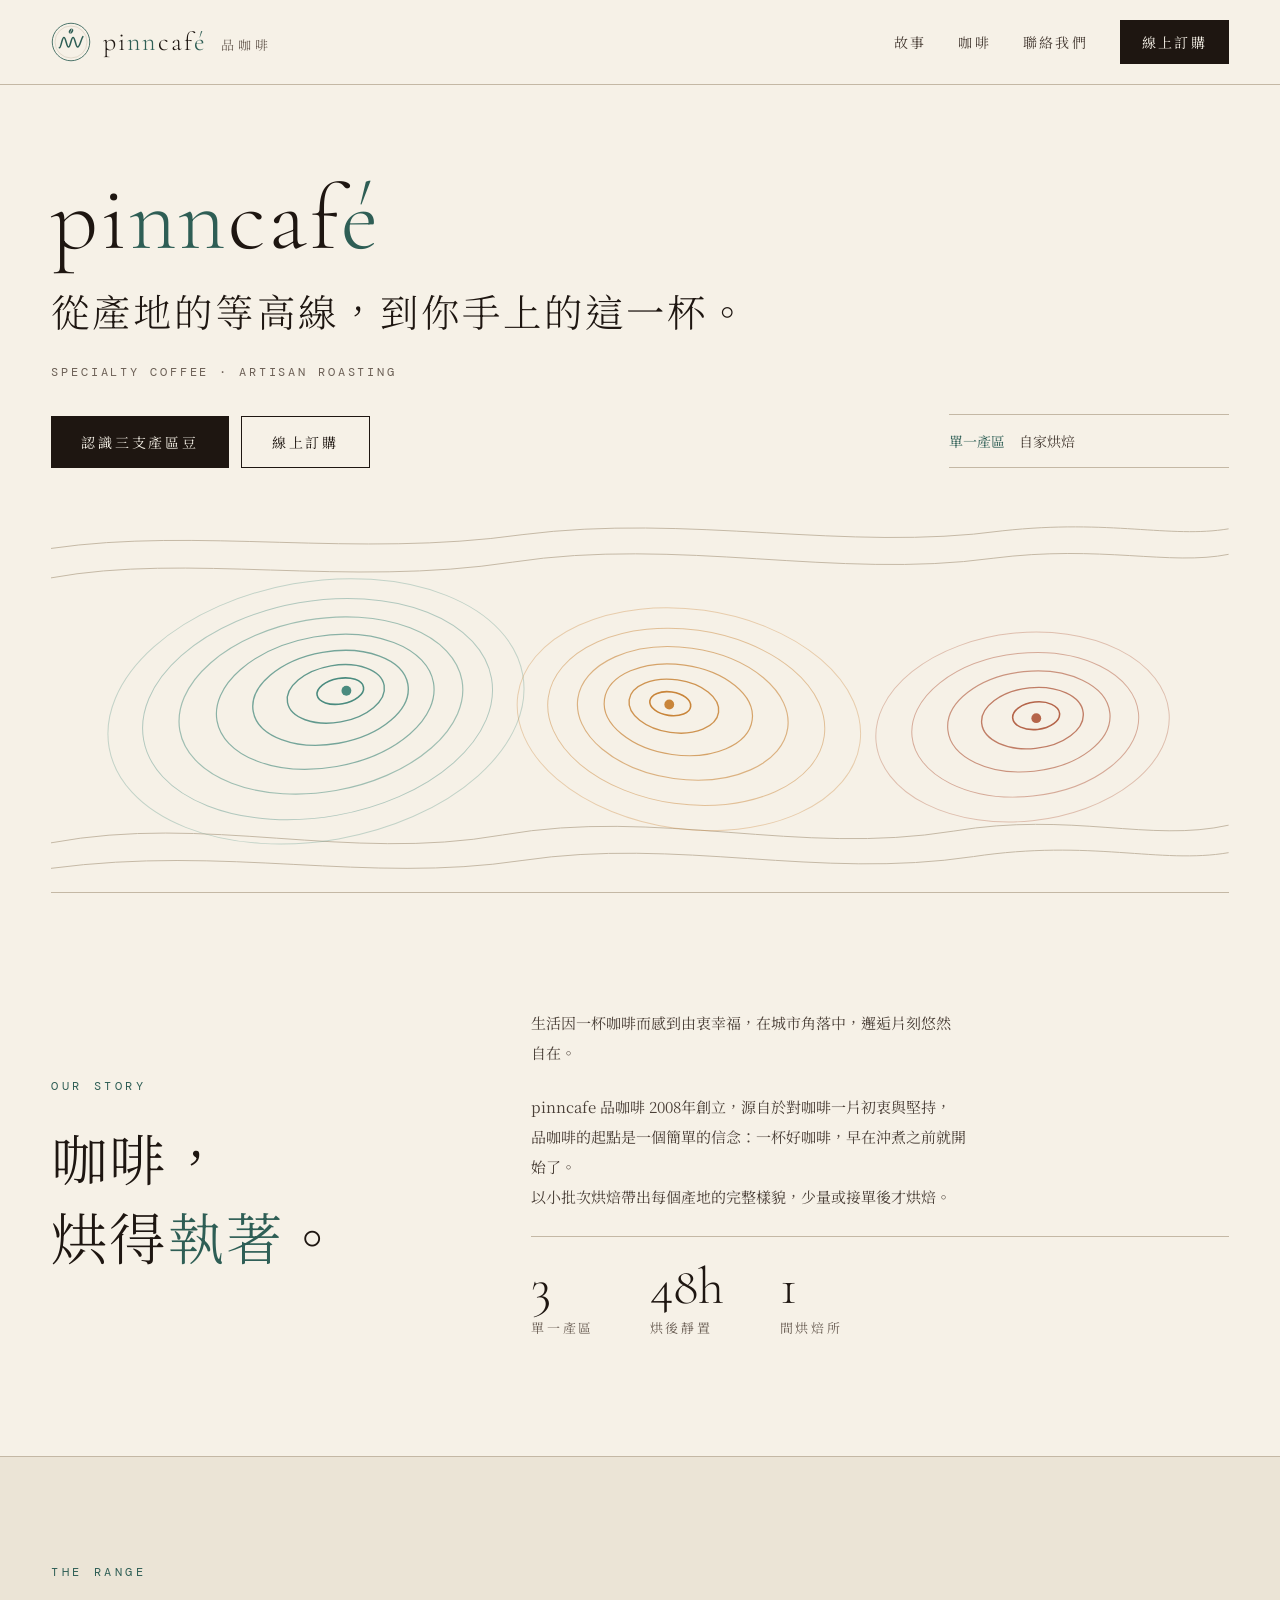
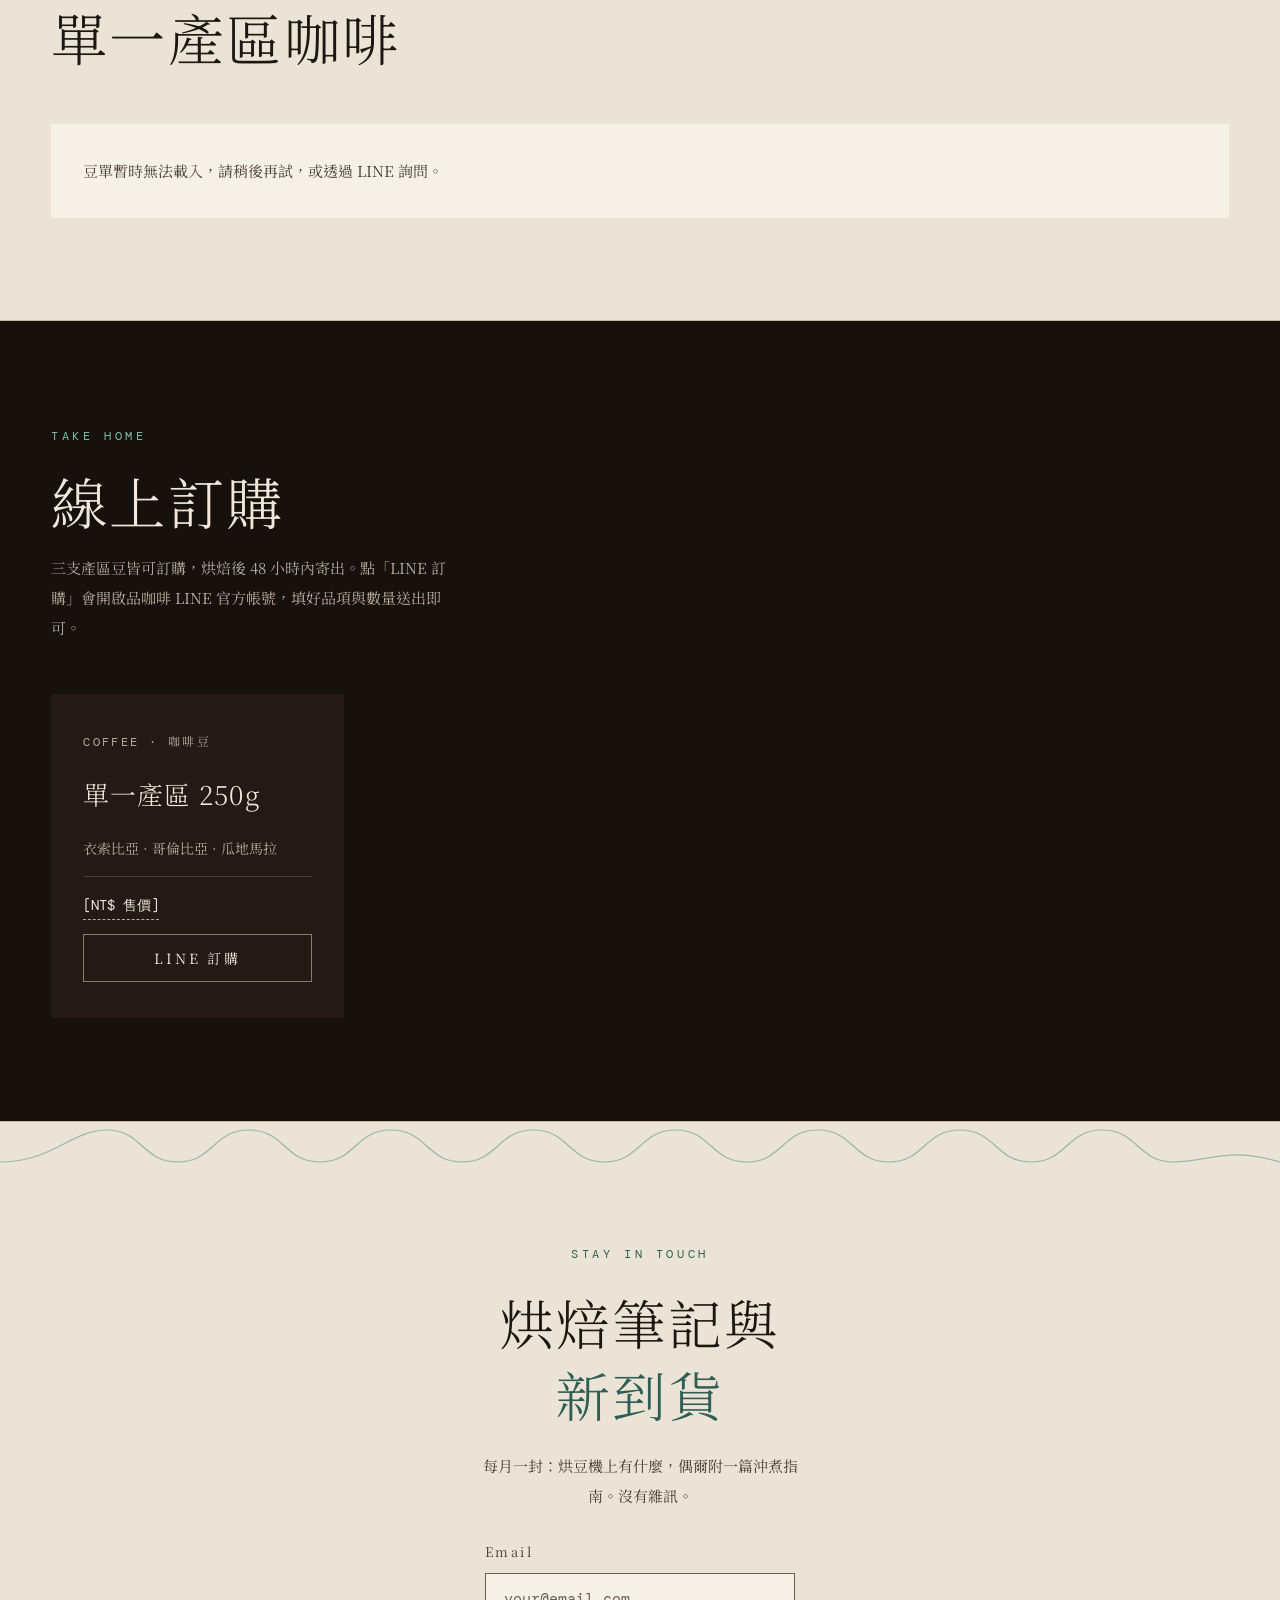
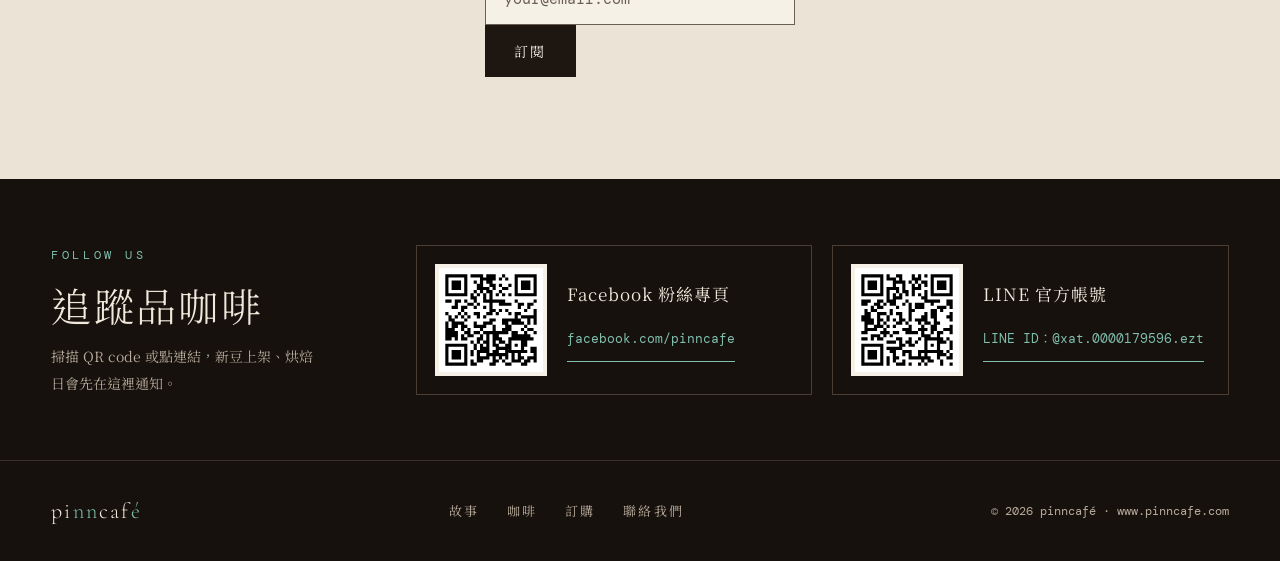
==== commit 0f130a9d: "LINE 官方帳號改回已認證的舊帳號 @xat.0000179596.ezt（預設值） Co-Authored-By: Claude Opus 5.5 <noreply@anthropic.com> " ====
--- a/public/index.html
+++ b/public/index.html
@@ -250,7 +250,7 @@
 <p id="shop-origins" style="margin: 0; font-size: 14px; color: #B8AC9C">衣索比亞 · 哥倫比亞 · 瓜地馬拉</p>
 <div aria-hidden="true" style="height: 1px; background: #4A3D34"></div>
 <span style="align-self: flex-start; font-family: 'DM Mono', ui-monospace, monospace; font-size: 14px; border-bottom: 1px dashed #B8AC9C">[NT$ 售價]</span>
-<a href="https://line.me/R/ti/p/@483crsha" data-order="單一產區咖啡豆（請註明產區）" style="margin-top: auto; display: flex; align-items: center; justify-content: center; min-height: 46px; border: 1px solid #8A7A6A; color: #EFE8DB; font-size: 14px; letter-spacing: 0.2em">LINE 訂購</a>
+<a href="https://line.me/R/ti/p/@xat.0000179596.ezt" data-order="單一產區咖啡豆（請註明產區）" style="margin-top: auto; display: flex; align-items: center; justify-content: center; min-height: 46px; border: 1px solid #8A7A6A; color: #EFE8DB; font-size: 14px; letter-spacing: 0.2em">LINE 訂購</a>
 </article>
 <pc-show data-show="scones" hidden>
 <article style="background: #231A15; padding: 36px 32px; display: flex; flex-direction: column; gap: 14px">
@@ -259,7 +259,7 @@
 <p style="margin: 0; font-size: 14px; color: #B8AC9C">口味任選 · 接單現烤 · 當日寄出</p>
 <div aria-hidden="true" style="height: 1px; background: #4A3D34"></div>
 <span style="align-self: flex-start; font-family: 'DM Mono', ui-monospace, monospace; font-size: 14px; border-bottom: 1px dashed #B8AC9C">[NT$ 售價]</span>
-<a href="https://line.me/R/ti/p/@483crsha" data-order="司康禮盒 4 入" style="margin-top: auto; display: flex; align-items: center; justify-content: center; min-height: 46px; border: 1px solid #8A7A6A; color: #EFE8DB; font-size: 14px; letter-spacing: 0.2em">LINE 訂購</a>
+<a href="https://line.me/R/ti/p/@xat.0000179596.ezt" data-order="司康禮盒 4 入" style="margin-top: auto; display: flex; align-items: center; justify-content: center; min-height: 46px; border: 1px solid #8A7A6A; color: #EFE8DB; font-size: 14px; letter-spacing: 0.2em">LINE 訂購</a>
 </article>
 <article style="background: #231A15; padding: 36px 32px; display: flex; flex-direction: column; gap: 14px">
 <span style="font-family: 'DM Mono', 'Noto Serif TC', monospace; font-size: 12px; letter-spacing: 0.2em; color: #B8AC9C">BUNDLE · 組合</span>
@@ -267,7 +267,7 @@
 <p style="margin: 0; font-size: 14px; color: #B8AC9C">自選一支產區豆 ＋ 司康 4 入 · 免費包裝</p>
 <div aria-hidden="true" style="height: 1px; background: #4A3D34"></div>
 <span style="align-self: flex-start; font-family: 'DM Mono', ui-monospace, monospace; font-size: 14px; border-bottom: 1px dashed #B8AC9C">[NT$ 售價]</span>
-<a href="https://line.me/R/ti/p/@483crsha" data-order="咖啡 + 司康禮盒" style="margin-top: auto; display: flex; align-items: center; justify-content: center; min-height: 46px; border: 1px solid #8A7A6A; color: #EFE8DB; font-size: 14px; letter-spacing: 0.2em">LINE 訂購</a>
+<a href="https://line.me/R/ti/p/@xat.0000179596.ezt" data-order="咖啡 + 司康禮盒" style="margin-top: auto; display: flex; align-items: center; justify-content: center; min-height: 46px; border: 1px solid #8A7A6A; color: #EFE8DB; font-size: 14px; letter-spacing: 0.2em">LINE 訂購</a>
 </article>
 </pc-show>
 </div>
@@ -341,10 +341,10 @@
 </div>
 </div>
 <div style="display: flex; align-items: center; gap: 20px; padding: 18px; border: 1px solid #4A3D34">
-<a href="https://line.me/R/ti/p/@483crsha" data-line-link target="_blank" rel="noopener" style="flex: 0 0 auto; display: block; width: 112px; height: 112px; background: #F6F1E7; padding: 4px; box-sizing: border-box"><span id="qr-line" role="img" aria-label="掃描加入品咖啡 LINE 官方帳號" style="display: block; width: 104px; height: 104px"></span></a>
+<a href="https://line.me/R/ti/p/@xat.0000179596.ezt" data-line-link target="_blank" rel="noopener" style="flex: 0 0 auto; display: block; width: 112px; height: 112px; background: #F6F1E7; padding: 4px; box-sizing: border-box"><span id="qr-line" role="img" aria-label="掃描加入品咖啡 LINE 官方帳號" style="display: block; width: 104px; height: 104px"></span></a>
 <div style="display: flex; flex-direction: column; gap: 6px; min-width: 0">
 <span style="font-size: 17px; letter-spacing: 0.06em; color: #EFE8DB">LINE 官方帳號</span>
-<a href="https://line.me/R/ti/p/@483crsha" data-line-link target="_blank" rel="noopener" style="display: inline-flex; align-items: center; min-height: 44px; font-family: 'DM Mono', 'Noto Serif TC', monospace; font-size: 13px; color: #7FBFB0; border-bottom: 1px solid #7FBFB0; align-self: flex-start">LINE ID：<span data-line-id>@483crsha</span></a>
+<a href="https://line.me/R/ti/p/@xat.0000179596.ezt" data-line-link target="_blank" rel="noopener" style="display: inline-flex; align-items: center; min-height: 44px; font-family: 'DM Mono', 'Noto Serif TC', monospace; font-size: 13px; color: #7FBFB0; border-bottom: 1px solid #7FBFB0; align-self: flex-start">LINE ID：<span data-line-id>@xat.0000179596.ezt</span></a>
 </div>
 </div>
 </div>
@@ -376,12 +376,12 @@
 <button type="button" id="order-close" style="flex: 1 1 110px; min-height: 46px; border: 1px solid #1E1611; background: transparent; color: #1E1611; font-family: 'Noto Serif TC', serif; font-size: 14px; letter-spacing: 0.12em; cursor: pointer">關閉</button>
 </div>
 <div id="order-copied-wrap"><p id="order-copied" role="status" style="margin: 0; min-height: 1em; font-size: 13px; color: #2E5E55"></p></div>
-<p style="margin: 0; font-family: 'DM Mono', 'Noto Serif TC', monospace; font-size: 12px; color: #6B5F55">也可在 LINE 搜尋 ID：<span data-line-id>@483crsha</span></p>
+<p style="margin: 0; font-family: 'DM Mono', 'Noto Serif TC', monospace; font-size: 12px; color: #6B5F55">也可在 LINE 搜尋 ID：<span data-line-id>@xat.0000179596.ezt</span></p>
 </div>
 </div>
 </div>
 </div>
 <script src="vendor/qrcode.js"></script>
-<script src="main.js?v=20261122c"></script>
+<script src="main.js?v=20261122d"></script>
 </body>
 </html>
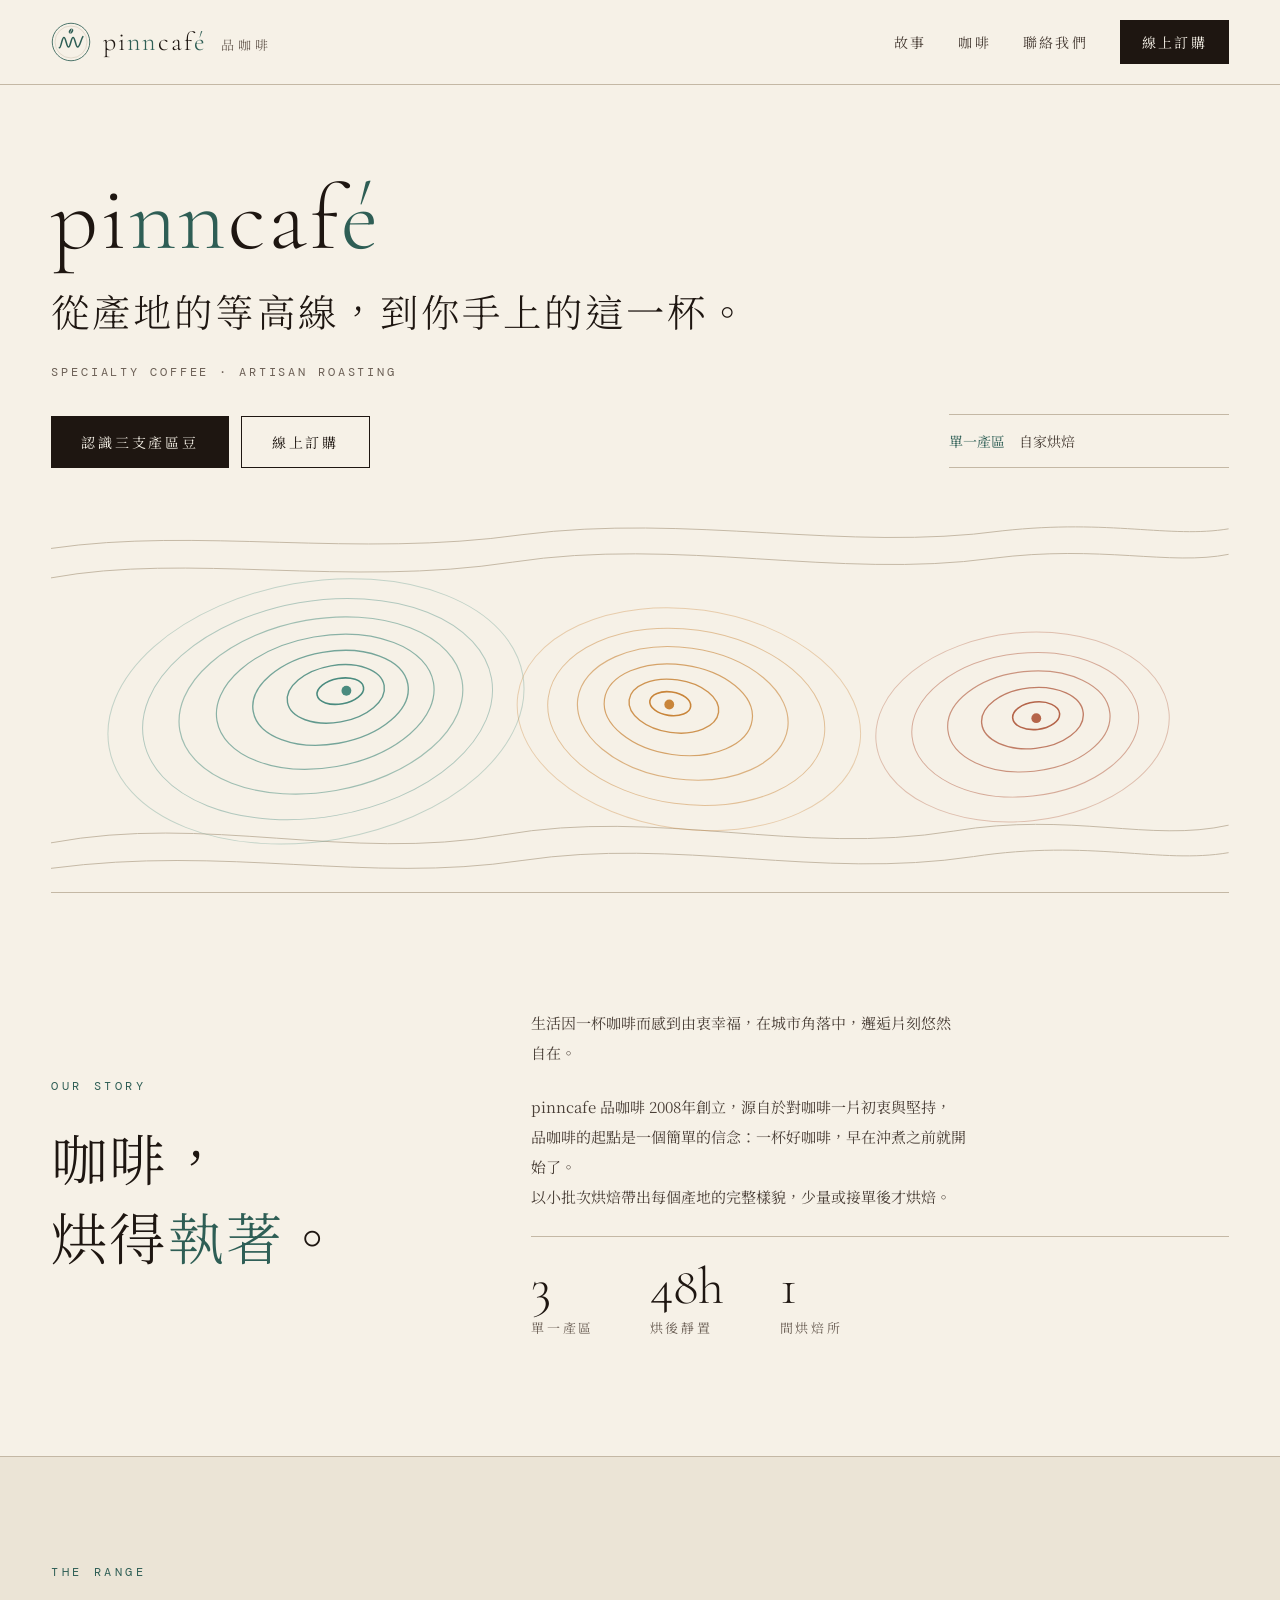
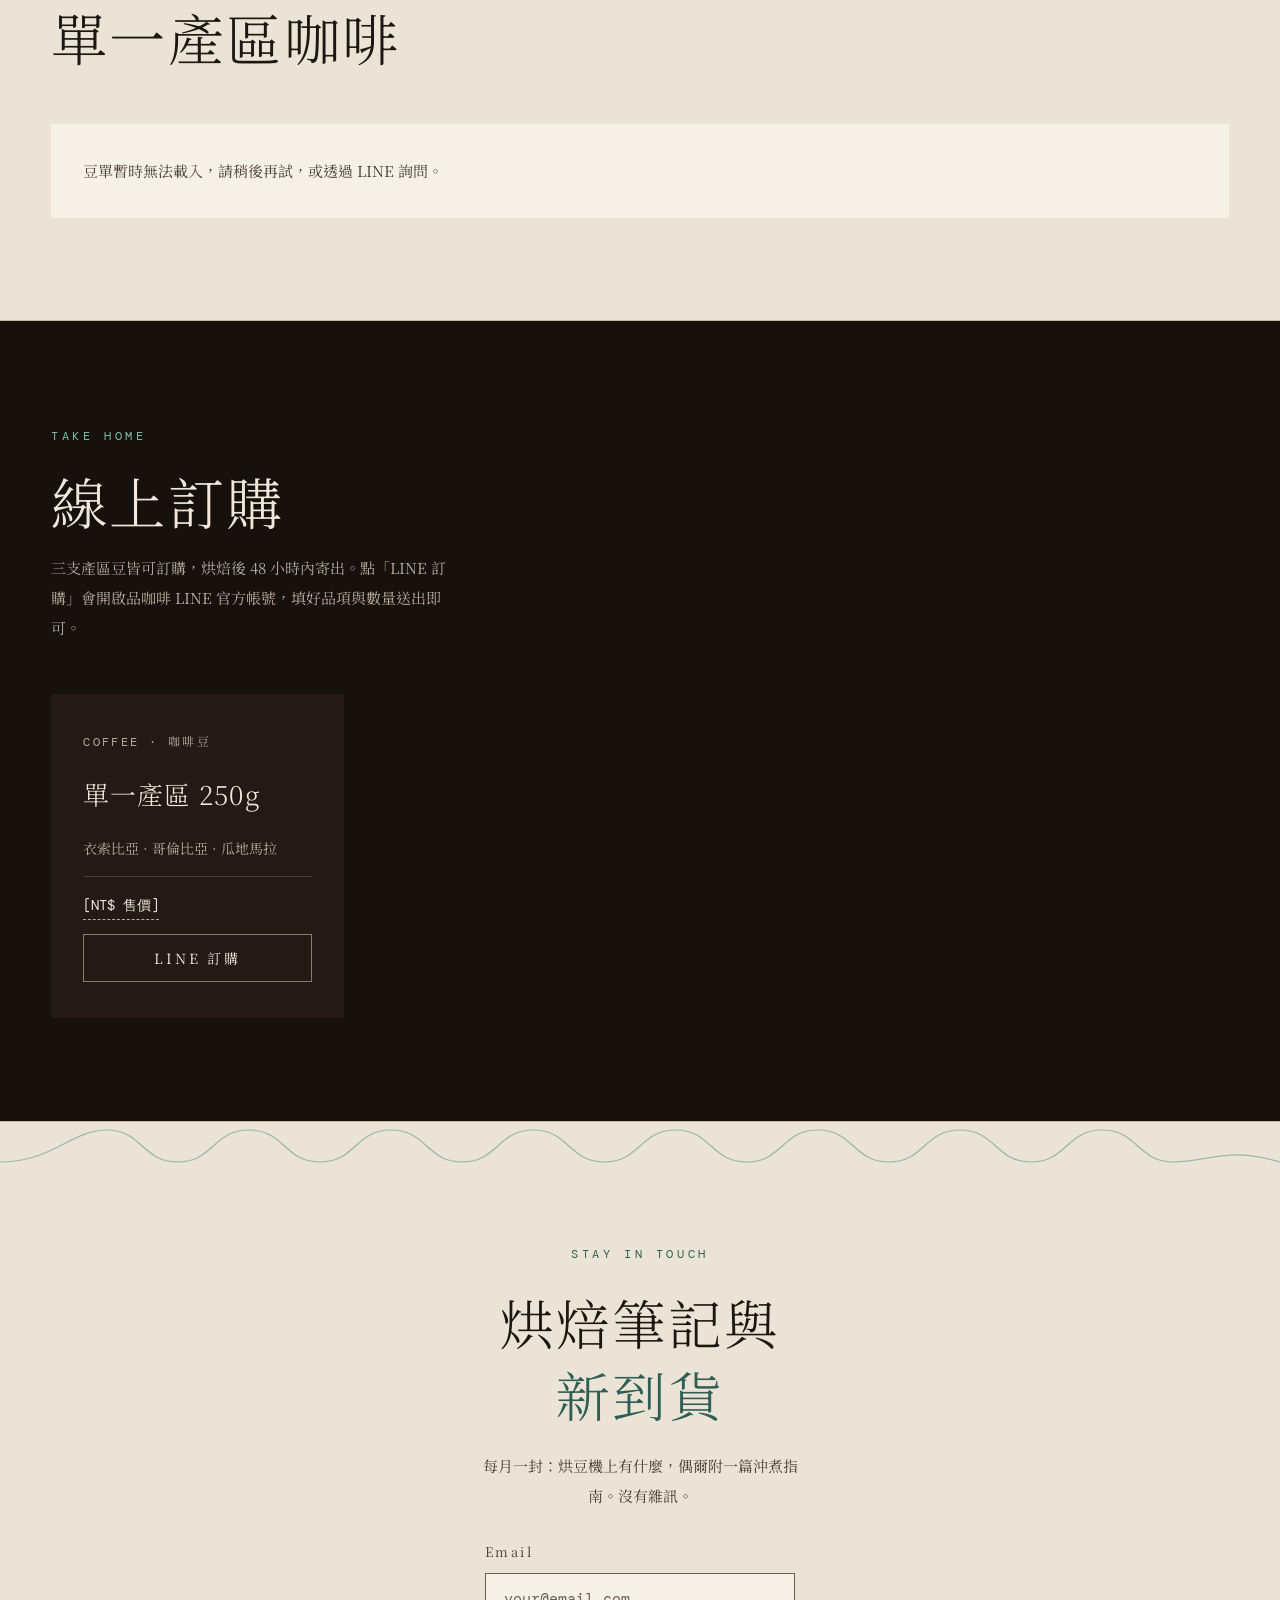
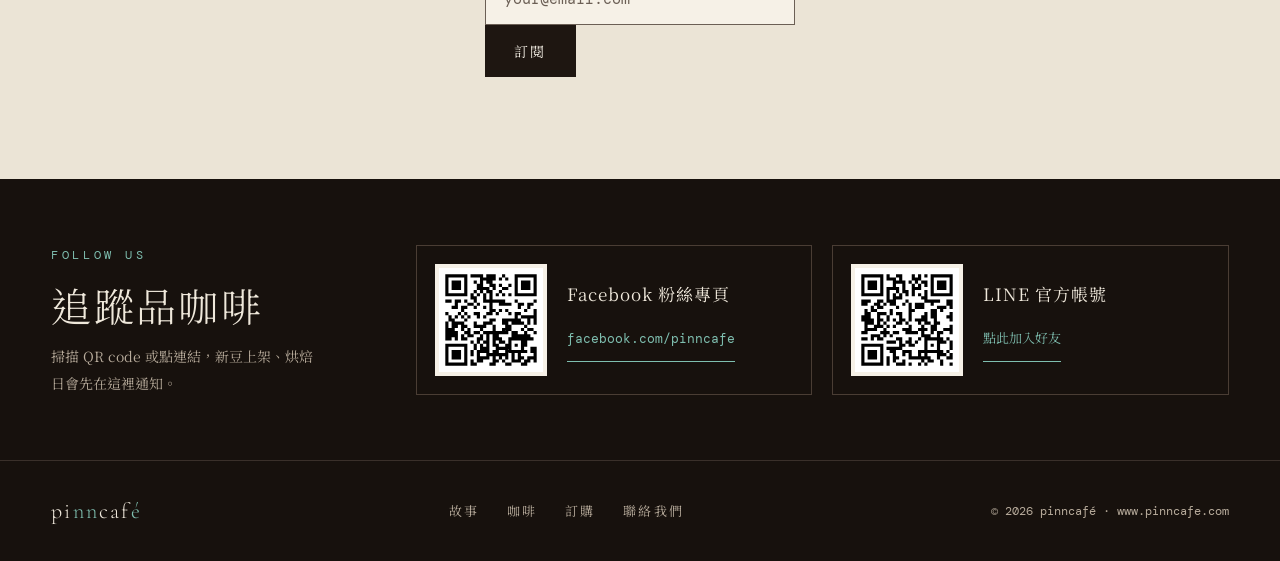
==== commit d5cb446f: "LINE 區塊改用 LINE 官方 QR Code 圖片，拿掉過長的 LINE ID Co-Authored-By: Claude Opus 5.5 <noreply@anthropic.com> C" ====
--- a/public/index.html
+++ b/public/index.html
@@ -341,10 +341,10 @@
 </div>
 </div>
 <div style="display: flex; align-items: center; gap: 20px; padding: 18px; border: 1px solid #4A3D34">
-<a href="https://line.me/R/ti/p/@xat.0000179596.ezt" data-line-link target="_blank" rel="noopener" style="flex: 0 0 auto; display: block; width: 112px; height: 112px; background: #F6F1E7; padding: 4px; box-sizing: border-box"><span id="qr-line" role="img" aria-label="掃描加入品咖啡 LINE 官方帳號" style="display: block; width: 104px; height: 104px"></span></a>
+<a href="https://line.me/R/ti/p/@xat.0000179596.ezt" data-line-link target="_blank" rel="noopener" style="flex: 0 0 auto; display: block; width: 112px; height: 112px; background: #F6F1E7; padding: 4px; box-sizing: border-box"><span id="qr-line" style="display: block; width: 104px; height: 104px"><img id="qr-line-img" src="https://qr-official.line.me/gs/M_xat.0000179596.ezt_GW.png?oat_content=qr" alt="掃描加入品咖啡 LINE 官方帳號" width="104" height="104" style="display: block; width: 104px; height: 104px"></span></a>
 <div style="display: flex; flex-direction: column; gap: 6px; min-width: 0">
 <span style="font-size: 17px; letter-spacing: 0.06em; color: #EFE8DB">LINE 官方帳號</span>
-<a href="https://line.me/R/ti/p/@xat.0000179596.ezt" data-line-link target="_blank" rel="noopener" style="display: inline-flex; align-items: center; min-height: 44px; font-family: 'DM Mono', 'Noto Serif TC', monospace; font-size: 13px; color: #7FBFB0; border-bottom: 1px solid #7FBFB0; align-self: flex-start">LINE ID：<span data-line-id>@xat.0000179596.ezt</span></a>
+<a href="https://line.me/R/ti/p/@xat.0000179596.ezt" data-line-link target="_blank" rel="noopener" style="display: inline-flex; align-items: center; min-height: 44px; font-family: 'DM Mono', 'Noto Serif TC', monospace; font-size: 13px; color: #7FBFB0; border-bottom: 1px solid #7FBFB0; align-self: flex-start">點此加入好友</a>
 </div>
 </div>
 </div>
@@ -376,12 +376,11 @@
 <button type="button" id="order-close" style="flex: 1 1 110px; min-height: 46px; border: 1px solid #1E1611; background: transparent; color: #1E1611; font-family: 'Noto Serif TC', serif; font-size: 14px; letter-spacing: 0.12em; cursor: pointer">關閉</button>
 </div>
 <div id="order-copied-wrap"><p id="order-copied" role="status" style="margin: 0; min-height: 1em; font-size: 13px; color: #2E5E55"></p></div>
-<p style="margin: 0; font-family: 'DM Mono', 'Noto Serif TC', monospace; font-size: 12px; color: #6B5F55">也可在 LINE 搜尋 ID：<span data-line-id>@xat.0000179596.ezt</span></p>
 </div>
 </div>
 </div>
 </div>
 <script src="vendor/qrcode.js"></script>
-<script src="main.js?v=20261122d"></script>
+<script src="main.js?v=20261122e"></script>
 </body>
 </html>
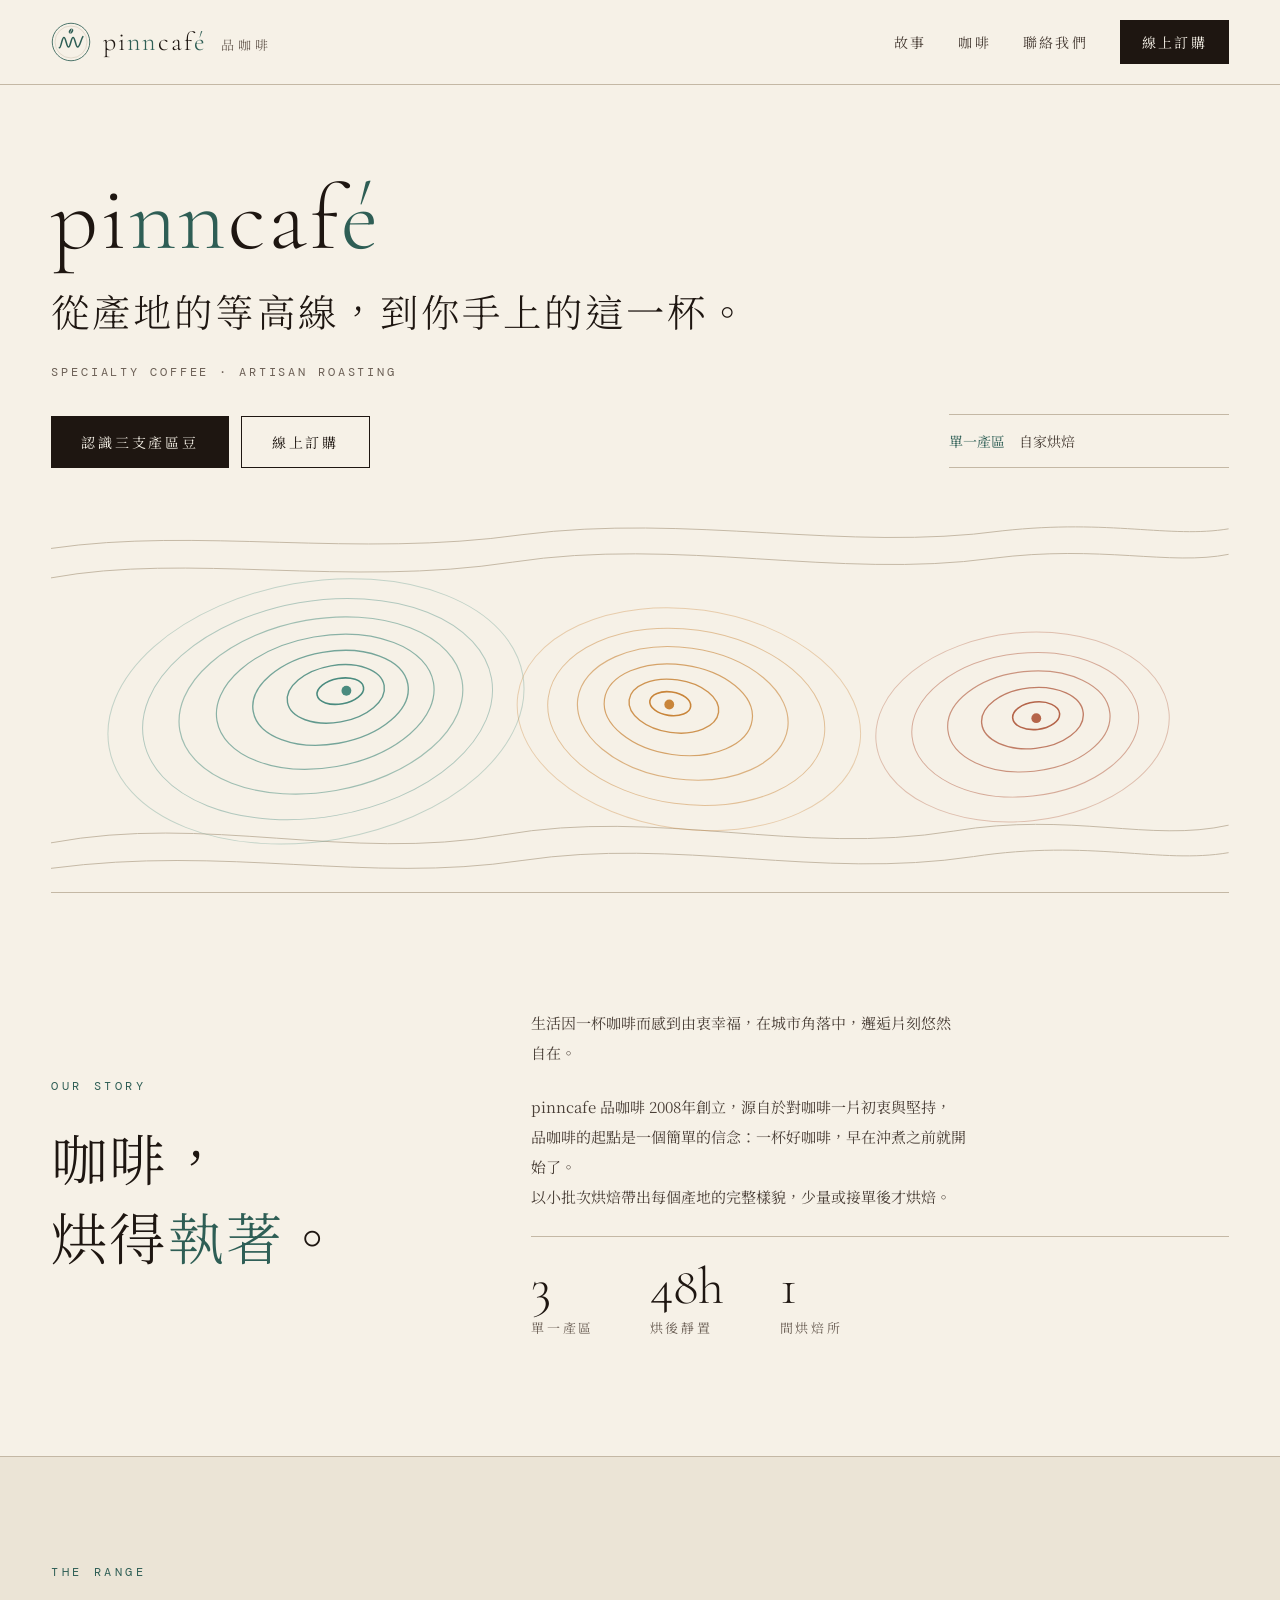
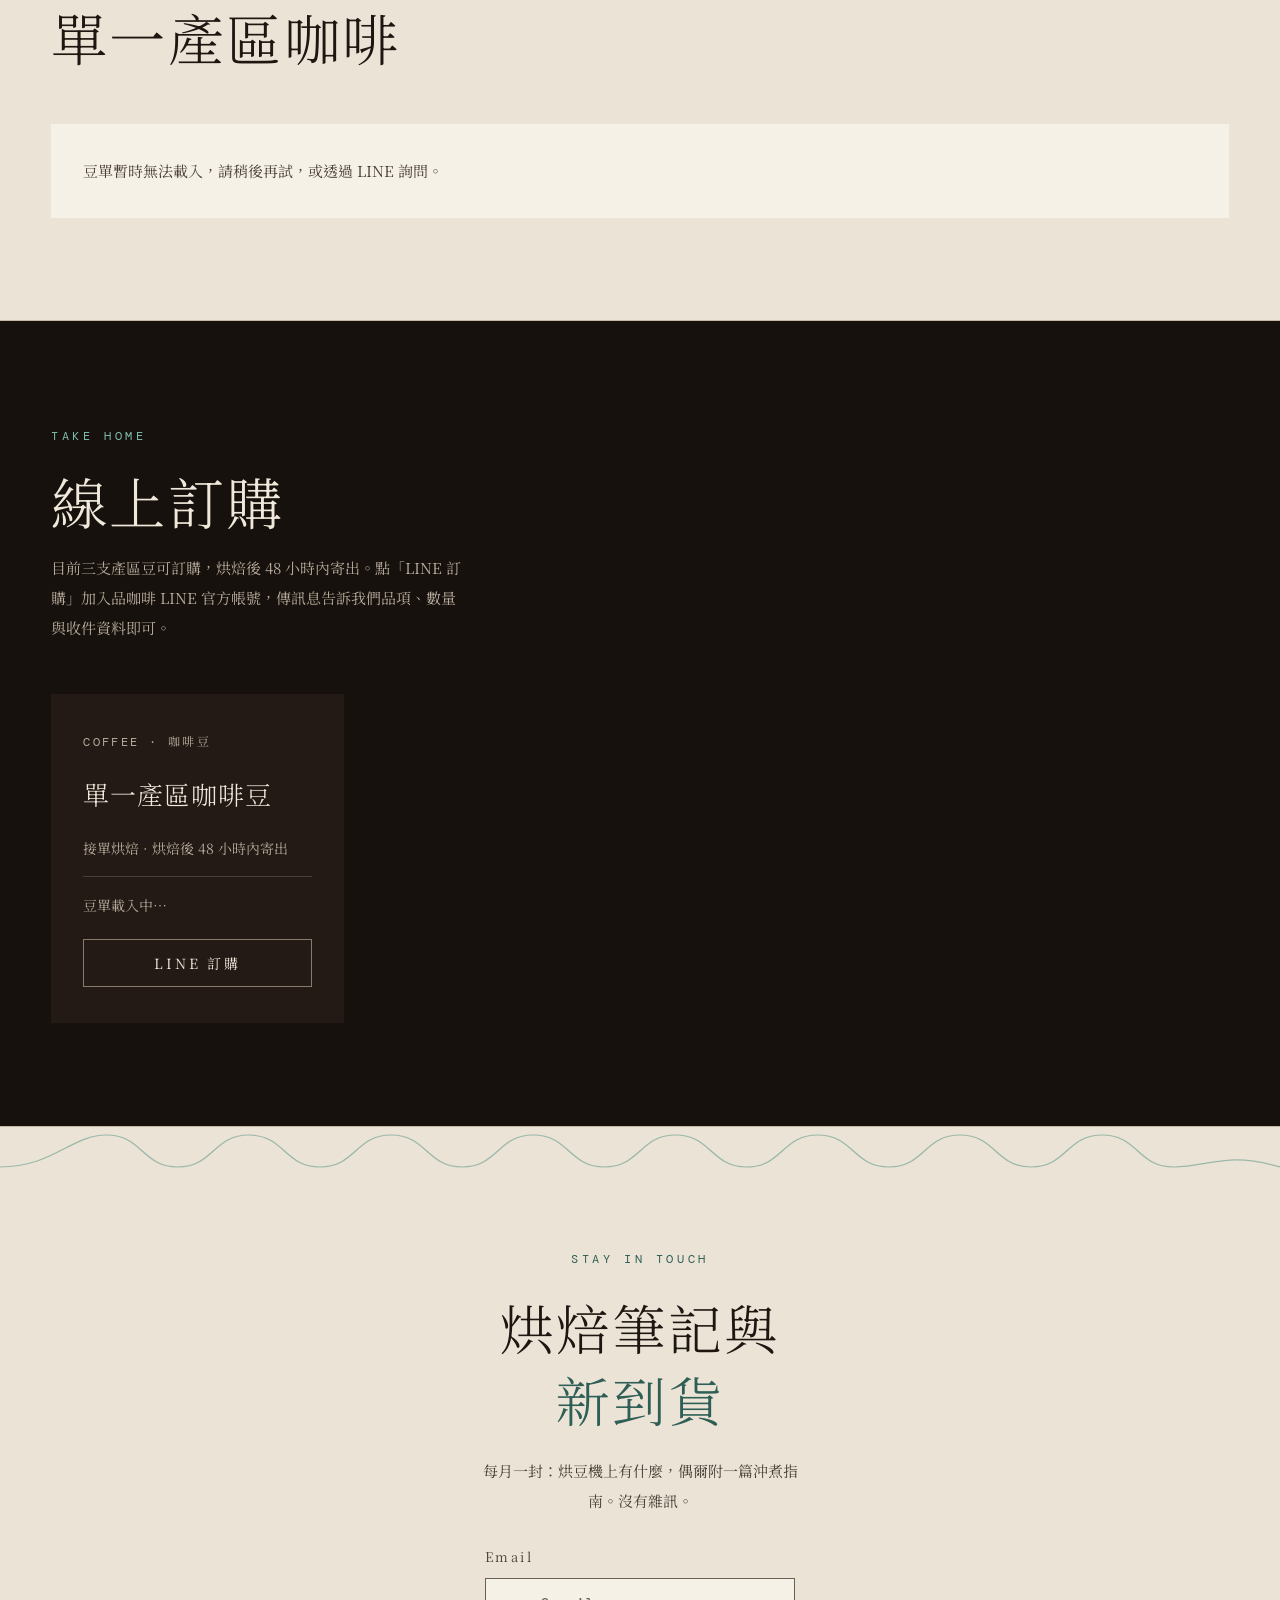
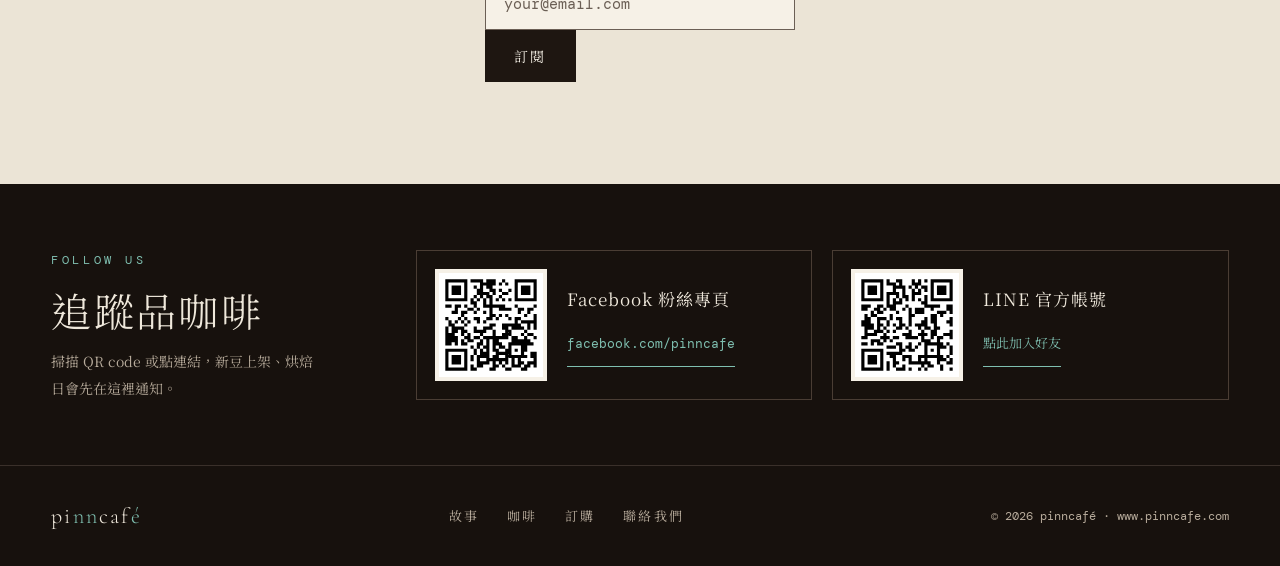
==== commit 8c338c37: "線上訂購卡改顯示可訂購豆款與售價；LINE 訂購視窗改為歡迎訊息＋官方帳號加好友 QR Co-Authored-By: Claude Opus 5.5 <noreply@anthropic.com> " ====
--- a/public/index.html
+++ b/public/index.html
@@ -241,15 +241,17 @@
 <div style="display: flex; flex-direction: column; gap: 16px">
 <div style="font-family: 'DM Mono', ui-monospace, monospace; font-size: 12px; letter-spacing: 0.3em; color: #7FBFB0">TAKE HOME</div>
 <h2 style="margin: 0; font-weight: 300; font-size: clamp(34px, 4.4vw, 60px); line-height: 1.3; letter-spacing: 0.04em">線上訂購</h2>
-<p style="margin: 0; max-width: 52ch; color: #B8AC9C"><span data-bean-count>三</span>支產區豆皆可訂購，烘焙後 48 小時內寄出。點「LINE 訂購」會開啟品咖啡 LINE 官方帳號，填好品項與數量送出即可。<pc-show data-show="scones" hidden>司康禮盒接單現烤，當日寄出。</pc-show></p>
+<p style="margin: 0; max-width: 52ch; color: #B8AC9C">目前<span data-bean-count>三</span>支產區豆可訂購，烘焙後 48 小時內寄出。點「LINE 訂購」加入品咖啡 LINE 官方帳號，傳訊息告訴我們品項、數量與收件資料即可。<pc-show data-show="scones" hidden>司康禮盒接單現烤，當日寄出。</pc-show></p>
 </div>
 <div style="display: grid; grid-template-columns: repeat(auto-fill, minmax(min(280px, 100%), 1fr)); gap: 2px">
 <article style="background: #231A15; padding: 36px 32px; display: flex; flex-direction: column; gap: 14px">
 <span style="font-family: 'DM Mono', 'Noto Serif TC', monospace; font-size: 12px; letter-spacing: 0.2em; color: #B8AC9C">COFFEE · 咖啡豆</span>
-<h3 style="margin: 0; font-weight: 300; font-size: 26px; letter-spacing: 0.04em">單一產區 250g</h3>
-<p id="shop-origins" style="margin: 0; font-size: 14px; color: #B8AC9C">衣索比亞 · 哥倫比亞 · 瓜地馬拉</p>
+<h3 style="margin: 0; font-weight: 300; font-size: 26px; letter-spacing: 0.04em">單一產區咖啡豆</h3>
+<p style="margin: 0; font-size: 14px; color: #B8AC9C">接單烘焙 · 烘焙後 48 小時內寄出</p>
 <div aria-hidden="true" style="height: 1px; background: #4A3D34"></div>
-<span style="align-self: flex-start; font-family: 'DM Mono', ui-monospace, monospace; font-size: 14px; border-bottom: 1px dashed #B8AC9C">[NT$ 售價]</span>
+<div id="shop-list" style="display: flex; flex-direction: column; gap: 12px; padding-bottom: 6px">
+<div style="font-size: 14px; color: #B8AC9C">豆單載入中…</div>
+</div>
 <a href="https://line.me/R/ti/p/@xat.0000179596.ezt" data-order="單一產區咖啡豆（請註明產區）" style="margin-top: auto; display: flex; align-items: center; justify-content: center; min-height: 46px; border: 1px solid #8A7A6A; color: #EFE8DB; font-size: 14px; letter-spacing: 0.2em">LINE 訂購</a>
 </article>
 <pc-show data-show="scones" hidden>
@@ -258,7 +260,7 @@
 <h3 style="margin: 0; font-weight: 300; font-size: 26px; letter-spacing: 0.04em">司康禮盒 4 入</h3>
 <p style="margin: 0; font-size: 14px; color: #B8AC9C">口味任選 · 接單現烤 · 當日寄出</p>
 <div aria-hidden="true" style="height: 1px; background: #4A3D34"></div>
-<span style="align-self: flex-start; font-family: 'DM Mono', ui-monospace, monospace; font-size: 14px; border-bottom: 1px dashed #B8AC9C">[NT$ 售價]</span>
+<span style="font-size: 14px; color: #EFE8DB">價格請洽 LINE</span>
 <a href="https://line.me/R/ti/p/@xat.0000179596.ezt" data-order="司康禮盒 4 入" style="margin-top: auto; display: flex; align-items: center; justify-content: center; min-height: 46px; border: 1px solid #8A7A6A; color: #EFE8DB; font-size: 14px; letter-spacing: 0.2em">LINE 訂購</a>
 </article>
 <article style="background: #231A15; padding: 36px 32px; display: flex; flex-direction: column; gap: 14px">
@@ -266,7 +268,7 @@
 <h3 style="margin: 0; font-weight: 300; font-size: 26px; letter-spacing: 0.04em">咖啡 + 司康禮盒</h3>
 <p style="margin: 0; font-size: 14px; color: #B8AC9C">自選一支產區豆 ＋ 司康 4 入 · 免費包裝</p>
 <div aria-hidden="true" style="height: 1px; background: #4A3D34"></div>
-<span style="align-self: flex-start; font-family: 'DM Mono', ui-monospace, monospace; font-size: 14px; border-bottom: 1px dashed #B8AC9C">[NT$ 售價]</span>
+<span style="font-size: 14px; color: #EFE8DB">價格請洽 LINE</span>
 <a href="https://line.me/R/ti/p/@xat.0000179596.ezt" data-order="咖啡 + 司康禮盒" style="margin-top: auto; display: flex; align-items: center; justify-content: center; min-height: 46px; border: 1px solid #8A7A6A; color: #EFE8DB; font-size: 14px; letter-spacing: 0.2em">LINE 訂購</a>
 </article>
 </pc-show>
@@ -366,21 +368,21 @@
 <div id="order-modal" hidden>
 <div style="position: fixed; inset: 0; z-index: 60; background: rgba(23,17,13,0.6); display: flex; align-items: center; justify-content: center; padding: 16px; box-sizing: border-box">
 <div role="dialog" aria-modal="true" aria-labelledby="order-title" style="width: 100%; max-width: 420px; max-height: 100%; overflow-y: auto; box-sizing: border-box; background: #F6F1E7; color: #1E1611; padding: 28px 28px 24px; display: flex; flex-direction: column; align-items: center; gap: 14px; text-align: center; box-shadow: 0 20px 60px rgba(0,0,0,0.35)">
-<div style="font-family: 'DM Mono', ui-monospace, monospace; font-size: 12px; letter-spacing: 0.3em; color: #2E5E55">LINE ORDER</div>
-<h2 id="order-title" style="margin: 0; font-weight: 400; font-size: 24px; line-height: 1.4; letter-spacing: 0.06em">用手機 LINE 掃描訂購</h2>
-<p style="margin: 0; font-size: 14px; line-height: 1.8; color: #4A3F37">掃描後會開啟品咖啡 LINE 官方帳號，<br>訂購訊息已填好，補上數量與收件資料即可送出。</p>
-<div id="order-qr" role="img" aria-label="訂購用 QR code" style="width: 260px; height: 260px; max-width: 100%; box-sizing: border-box; background: #FFFFFF; padding: 0; border: 1px solid #C4B8A5"></div>
-<div style="font-size: 15px; line-height: 1.6"><span id="order-item"></span></div>
-<div style="display: flex; flex-wrap: wrap; justify-content: center; gap: 10px; width: 100%; margin-top: 4px">
-<button type="button" id="order-copy" style="flex: 1 1 150px; min-height: 46px; border: 1px solid #1E1611; background: #1E1611; color: #F6F1E7; font-family: 'Noto Serif TC', serif; font-size: 14px; letter-spacing: 0.12em; cursor: pointer">複製訂購內容</button>
-<button type="button" id="order-close" style="flex: 1 1 110px; min-height: 46px; border: 1px solid #1E1611; background: transparent; color: #1E1611; font-family: 'Noto Serif TC', serif; font-size: 14px; letter-spacing: 0.12em; cursor: pointer">關閉</button>
-</div>
-<div id="order-copied-wrap"><p id="order-copied" role="status" style="margin: 0; min-height: 1em; font-size: 13px; color: #2E5E55"></p></div>
+<div style="font-family: 'DM Mono', ui-monospace, monospace; font-size: 12px; letter-spacing: 0.3em; color: #2E5E55">WELCOME · LINE</div>
+<h2 id="order-title" style="margin: 0; font-weight: 400; font-size: 24px; line-height: 1.4; letter-spacing: 0.06em">歡迎加入品咖啡 LINE</h2>
+<p style="margin: 0; font-size: 14px; line-height: 1.9; color: #4A3F37">謝謝你喜歡 pinncafé ☕<br>用手機 LINE 掃描下方 QR code 加入好友，<br>就能直接在 LINE 上和我們訂豆、聊咖啡。</p>
+<div id="order-qr" role="img" aria-label="掃描加入品咖啡 LINE 官方帳號" style="width: 220px; height: 220px; max-width: 100%; box-sizing: border-box; background: #FFFFFF; padding: 0; border: 1px solid #C4B8A5"></div>
+<div style="width: 100%; box-sizing: border-box; padding: 14px 18px; background: #EDE5D6; text-align: left; font-size: 14px; line-height: 1.9; color: #4A3F37">
+<div style="font-family: 'DM Mono', ui-monospace, monospace; font-size: 12px; letter-spacing: 0.2em; color: #2E5E55; margin-bottom: 4px">傳訊息給我們時請附上</div>
+1. 品項：<span id="order-item" style="color: #1E1611"></span><br>2. 數量<br>3. 收件人、電話、地址
+<div style="margin-top: 6px; font-size: 13px; color: #6B5F55">確認後回覆金額與付款方式，烘焙後 48 小時內寄出。</div>
+</div>
+<button type="button" id="order-close" style="width: 100%; min-height: 46px; margin-top: 4px; border: 1px solid #1E1611; background: #1E1611; color: #F6F1E7; font-family: 'Noto Serif TC', serif; font-size: 14px; letter-spacing: 0.12em; cursor: pointer">關閉</button>
 </div>
 </div>
 </div>
 </div>
 <script src="vendor/qrcode.js"></script>
-<script src="main.js?v=20261122e"></script>
+<script src="main.js?v=20261122f"></script>
 </body>
 </html>
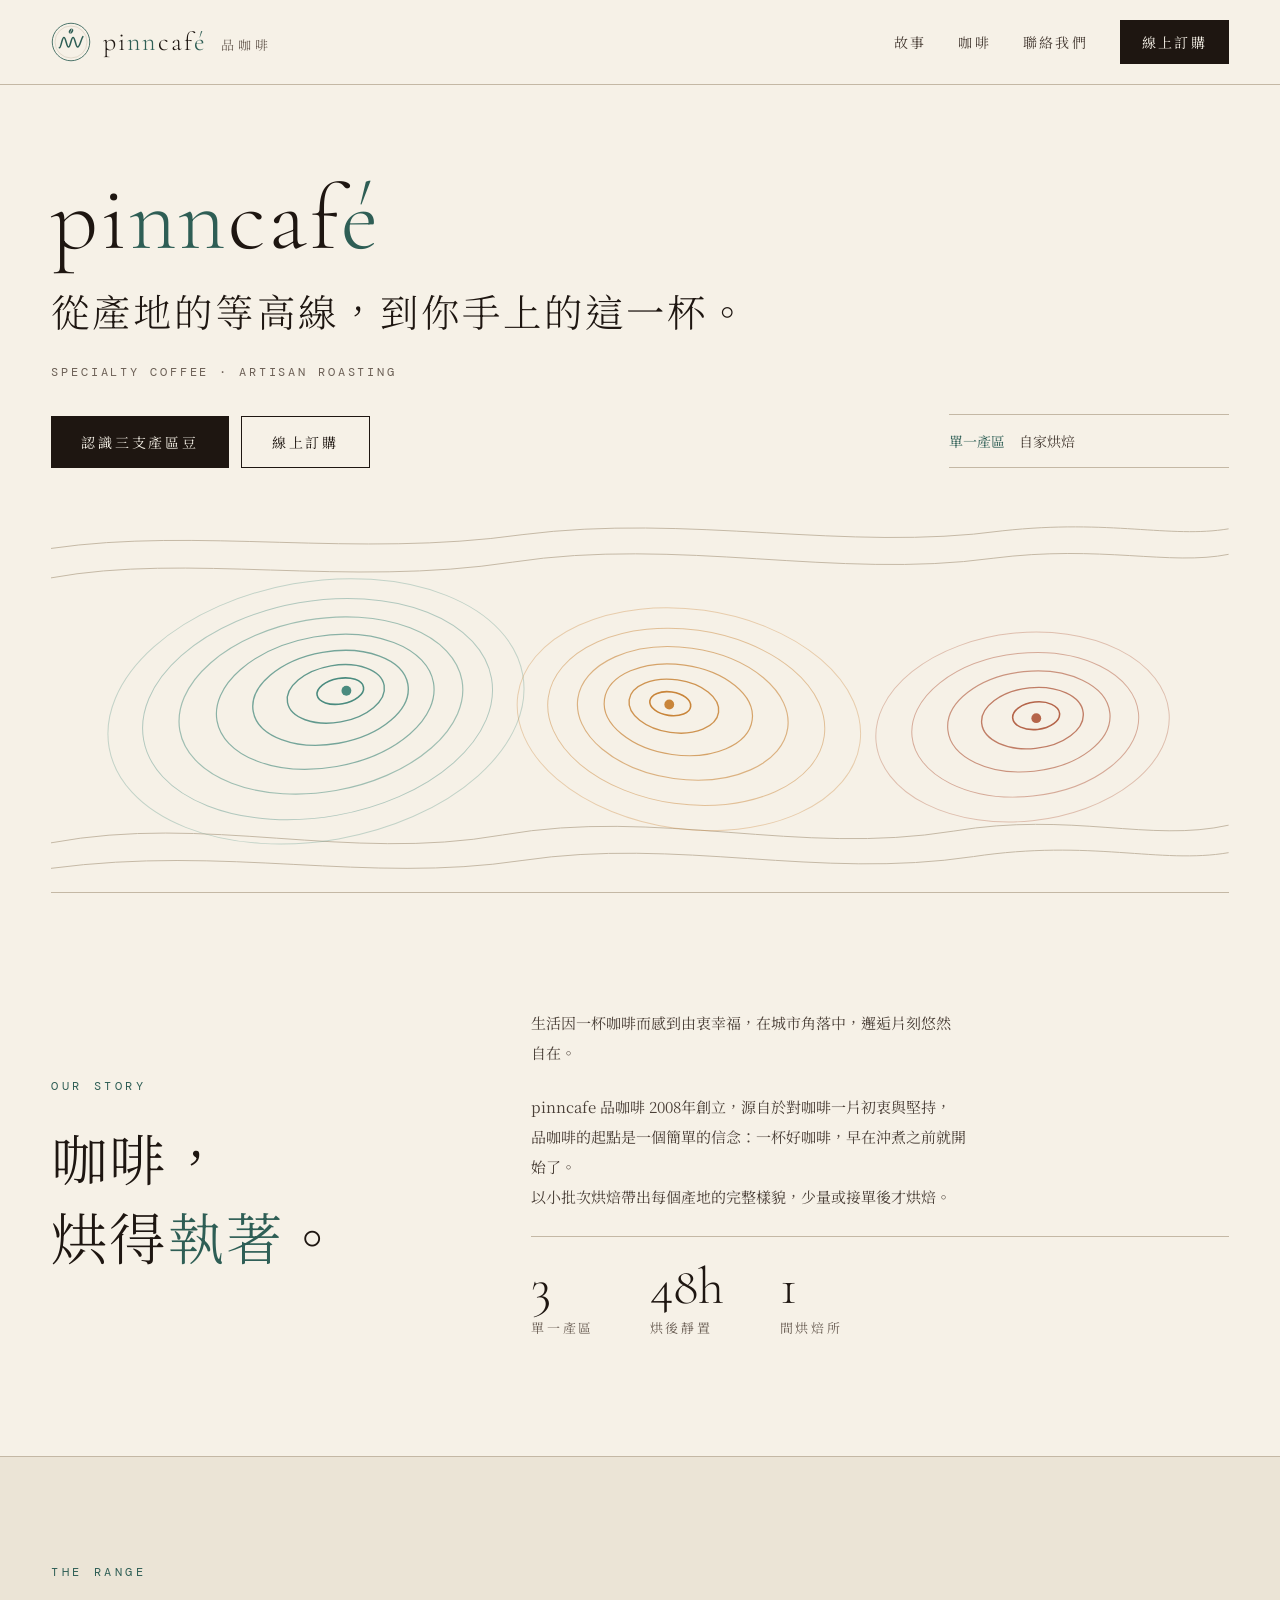
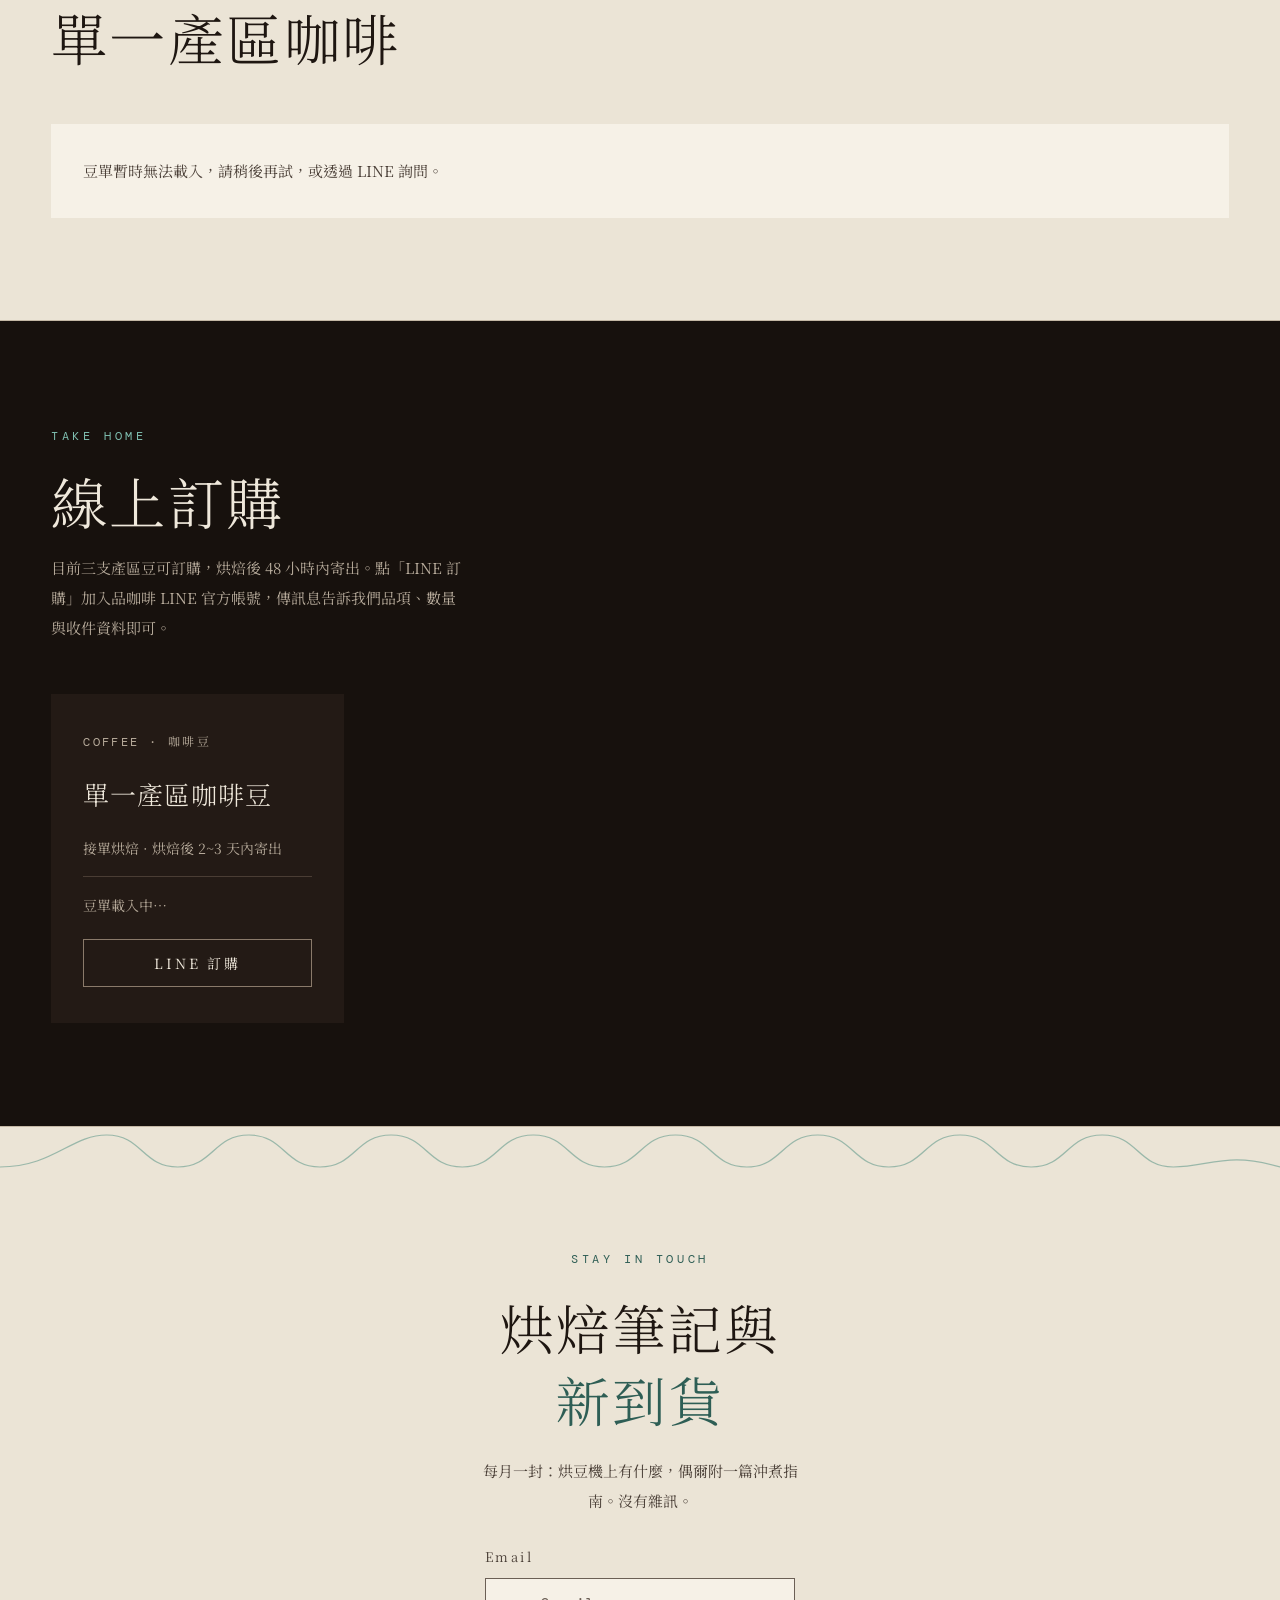
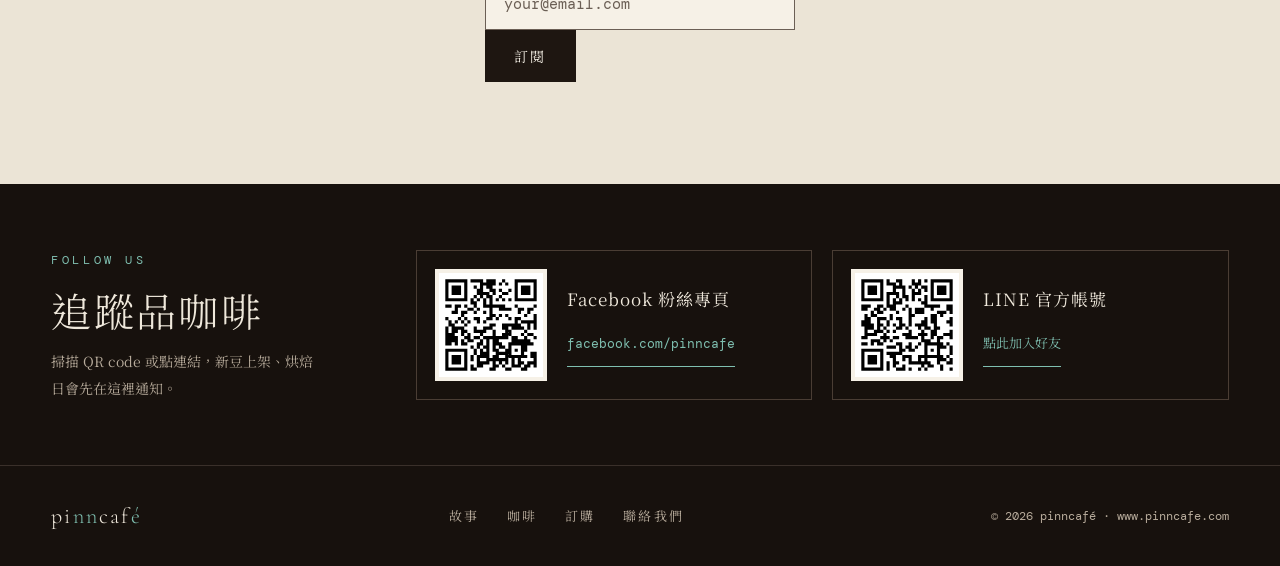
==== commit 4264df43: "訂購卡出貨時間改為烘焙後 2~3 天內寄出 Co-Authored-By: Claude Opus 5.5 <noreply@anthropic.com> Claude-Session: https:" ====
--- a/public/index.html
+++ b/public/index.html
@@ -247,7 +247,7 @@
 <article style="background: #231A15; padding: 36px 32px; display: flex; flex-direction: column; gap: 14px">
 <span style="font-family: 'DM Mono', 'Noto Serif TC', monospace; font-size: 12px; letter-spacing: 0.2em; color: #B8AC9C">COFFEE · 咖啡豆</span>
 <h3 style="margin: 0; font-weight: 300; font-size: 26px; letter-spacing: 0.04em">單一產區咖啡豆</h3>
-<p style="margin: 0; font-size: 14px; color: #B8AC9C">接單烘焙 · 烘焙後 48 小時內寄出</p>
+<p style="margin: 0; font-size: 14px; color: #B8AC9C">接單烘焙 · 烘焙後 2~3 天內寄出</p>
 <div aria-hidden="true" style="height: 1px; background: #4A3D34"></div>
 <div id="shop-list" style="display: flex; flex-direction: column; gap: 12px; padding-bottom: 6px">
 <div style="font-size: 14px; color: #B8AC9C">豆單載入中…</div>
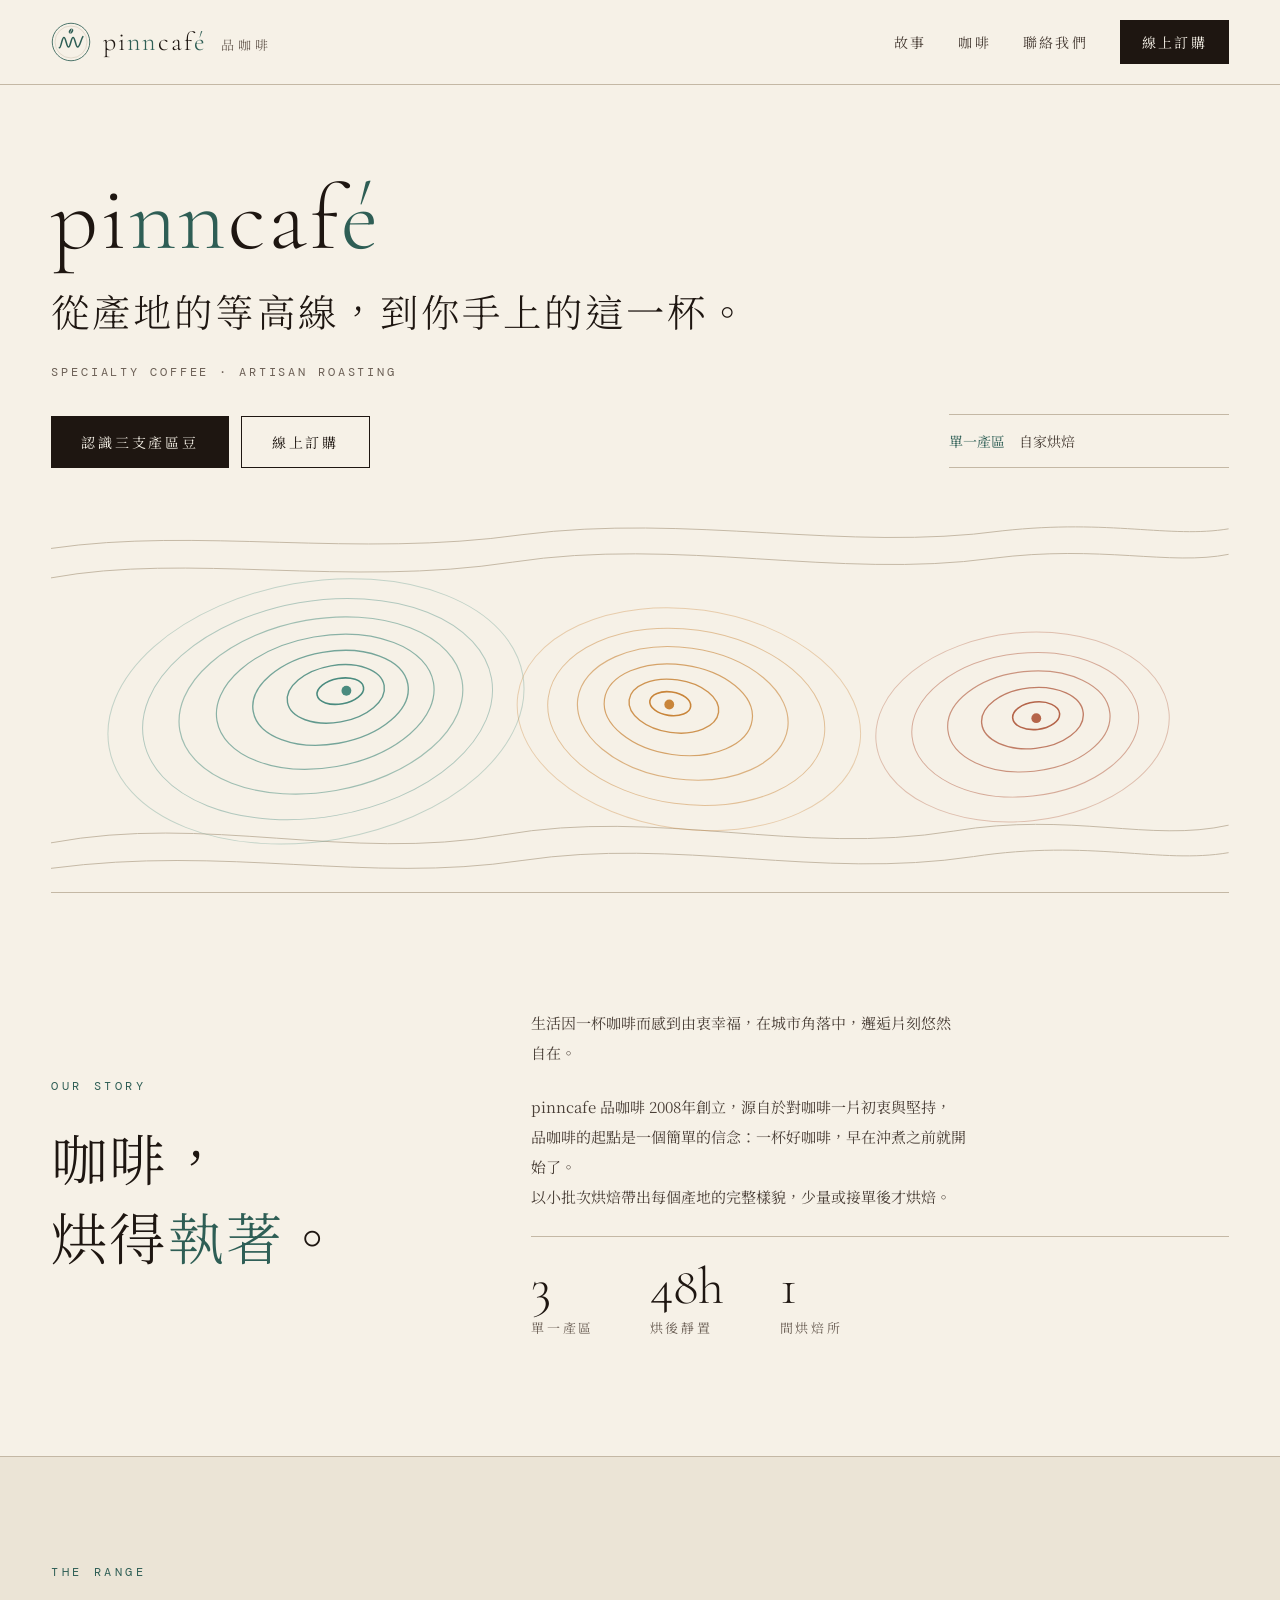
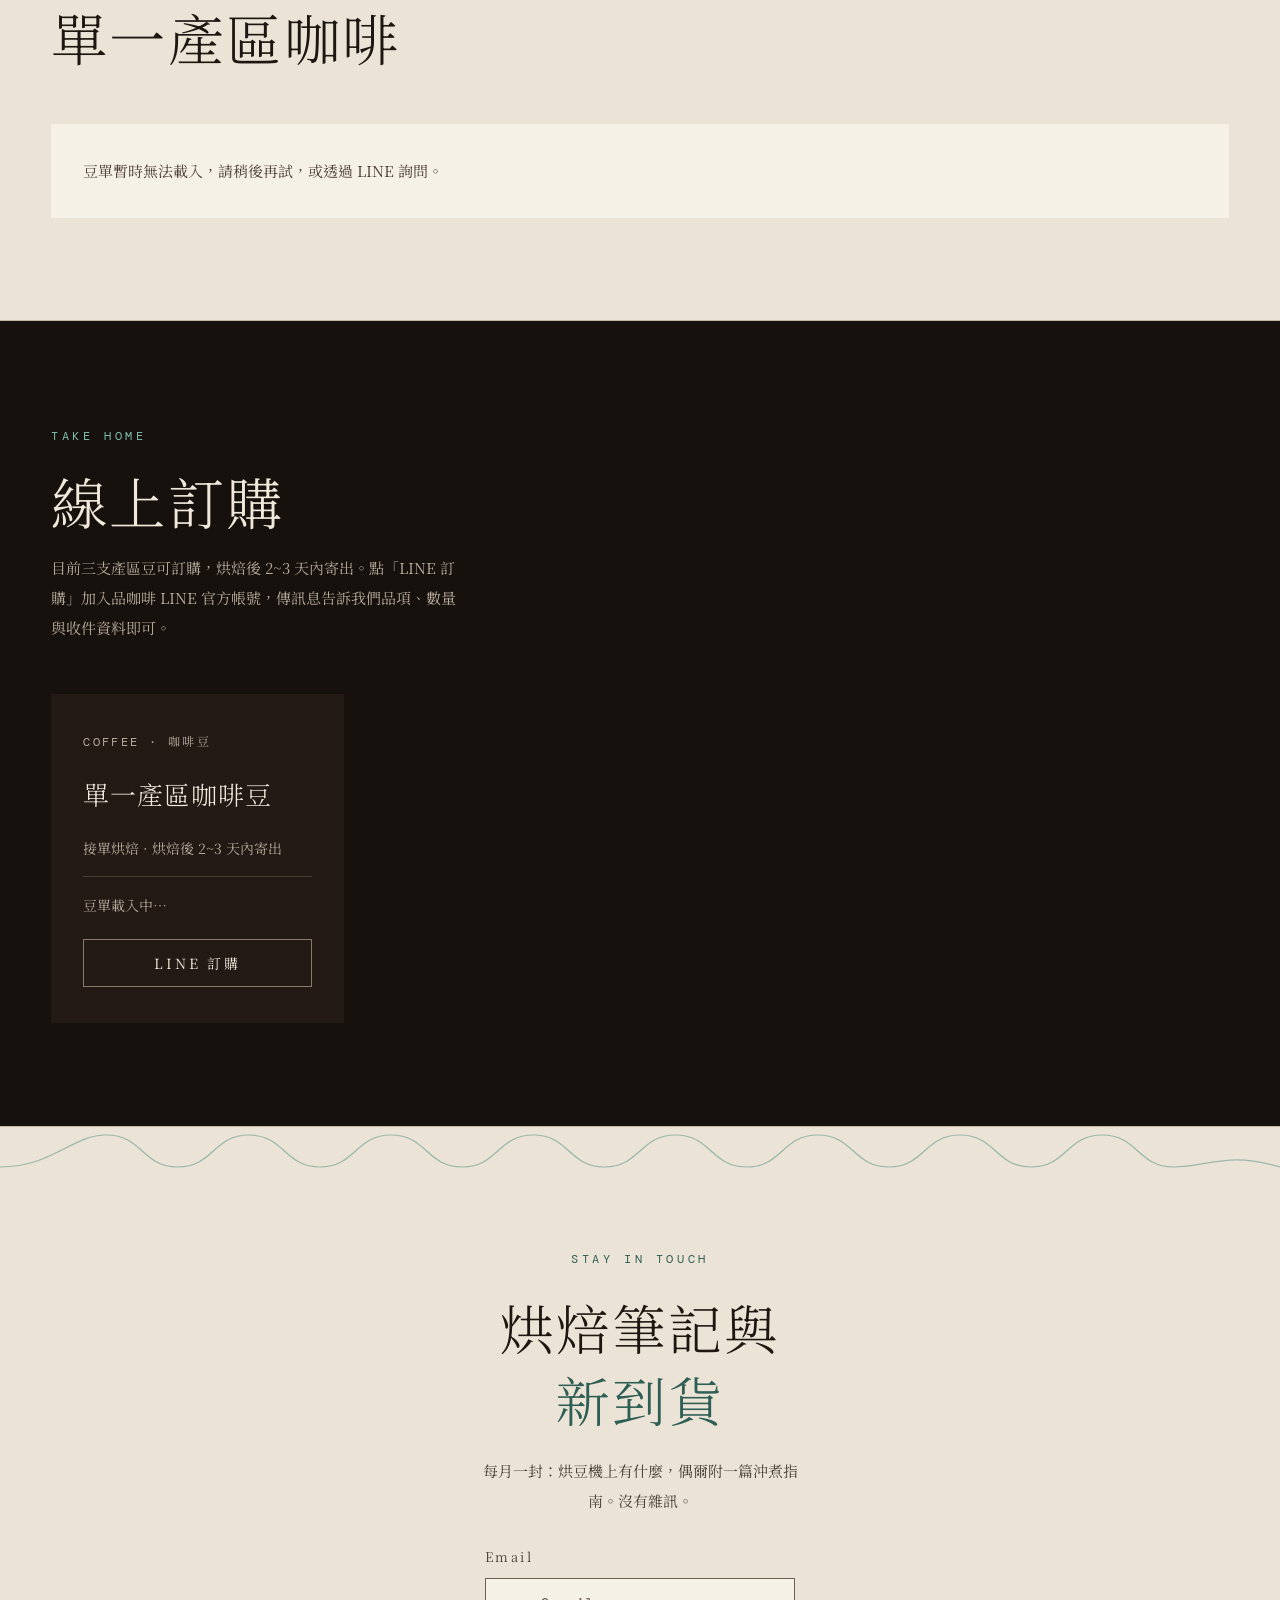
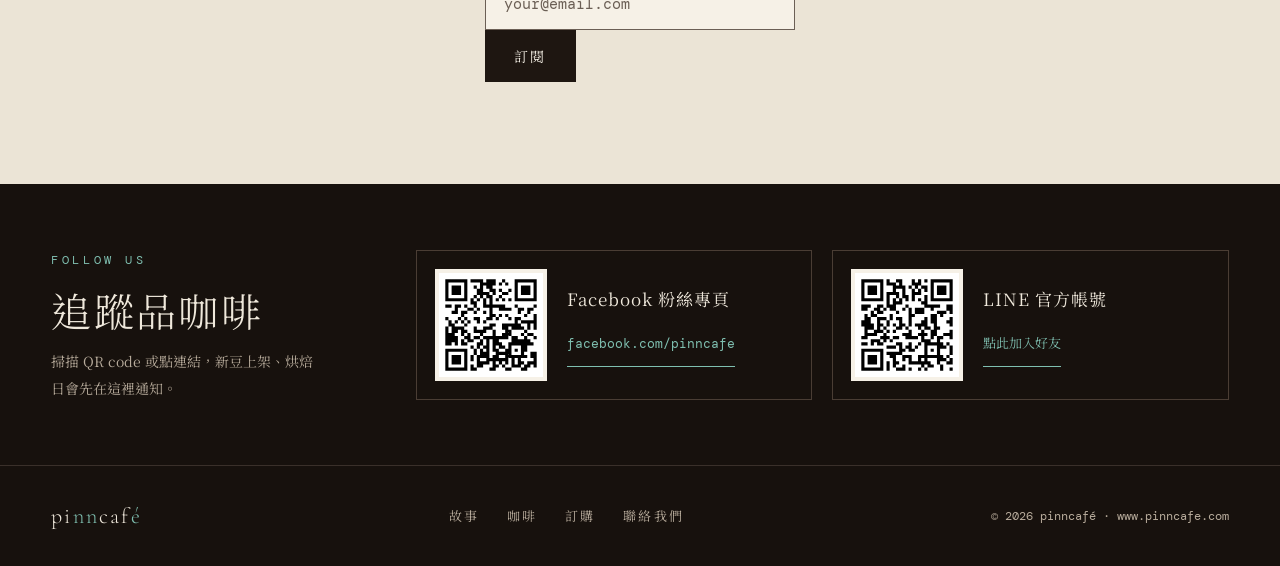
==== commit 3782a809: "說明文字與 LINE 歡迎視窗出貨時間統一為 2~3 天內寄出 Co-Authored-By: Claude Opus 5.5 <noreply@anthropic.com> Claude-Sessi" ====
--- a/public/index.html
+++ b/public/index.html
@@ -241,7 +241,7 @@
 <div style="display: flex; flex-direction: column; gap: 16px">
 <div style="font-family: 'DM Mono', ui-monospace, monospace; font-size: 12px; letter-spacing: 0.3em; color: #7FBFB0">TAKE HOME</div>
 <h2 style="margin: 0; font-weight: 300; font-size: clamp(34px, 4.4vw, 60px); line-height: 1.3; letter-spacing: 0.04em">線上訂購</h2>
-<p style="margin: 0; max-width: 52ch; color: #B8AC9C">目前<span data-bean-count>三</span>支產區豆可訂購，烘焙後 48 小時內寄出。點「LINE 訂購」加入品咖啡 LINE 官方帳號，傳訊息告訴我們品項、數量與收件資料即可。<pc-show data-show="scones" hidden>司康禮盒接單現烤，當日寄出。</pc-show></p>
+<p style="margin: 0; max-width: 52ch; color: #B8AC9C">目前<span data-bean-count>三</span>支產區豆可訂購，烘焙後 2~3 天內寄出。點「LINE 訂購」加入品咖啡 LINE 官方帳號，傳訊息告訴我們品項、數量與收件資料即可。<pc-show data-show="scones" hidden>司康禮盒接單現烤，當日寄出。</pc-show></p>
 </div>
 <div style="display: grid; grid-template-columns: repeat(auto-fill, minmax(min(280px, 100%), 1fr)); gap: 2px">
 <article style="background: #231A15; padding: 36px 32px; display: flex; flex-direction: column; gap: 14px">
@@ -375,7 +375,7 @@
 <div style="width: 100%; box-sizing: border-box; padding: 14px 18px; background: #EDE5D6; text-align: left; font-size: 14px; line-height: 1.9; color: #4A3F37">
 <div style="font-family: 'DM Mono', ui-monospace, monospace; font-size: 12px; letter-spacing: 0.2em; color: #2E5E55; margin-bottom: 4px">傳訊息給我們時請附上</div>
 1. 品項：<span id="order-item" style="color: #1E1611"></span><br>2. 數量<br>3. 收件人、電話、地址
-<div style="margin-top: 6px; font-size: 13px; color: #6B5F55">確認後回覆金額與付款方式，烘焙後 48 小時內寄出。</div>
+<div style="margin-top: 6px; font-size: 13px; color: #6B5F55">確認後回覆金額與付款方式，烘焙後 2~3 天內寄出。</div>
 </div>
 <button type="button" id="order-close" style="width: 100%; min-height: 46px; margin-top: 4px; border: 1px solid #1E1611; background: #1E1611; color: #F6F1E7; font-family: 'Noto Serif TC', serif; font-size: 14px; letter-spacing: 0.12em; cursor: pointer">關閉</button>
 </div>
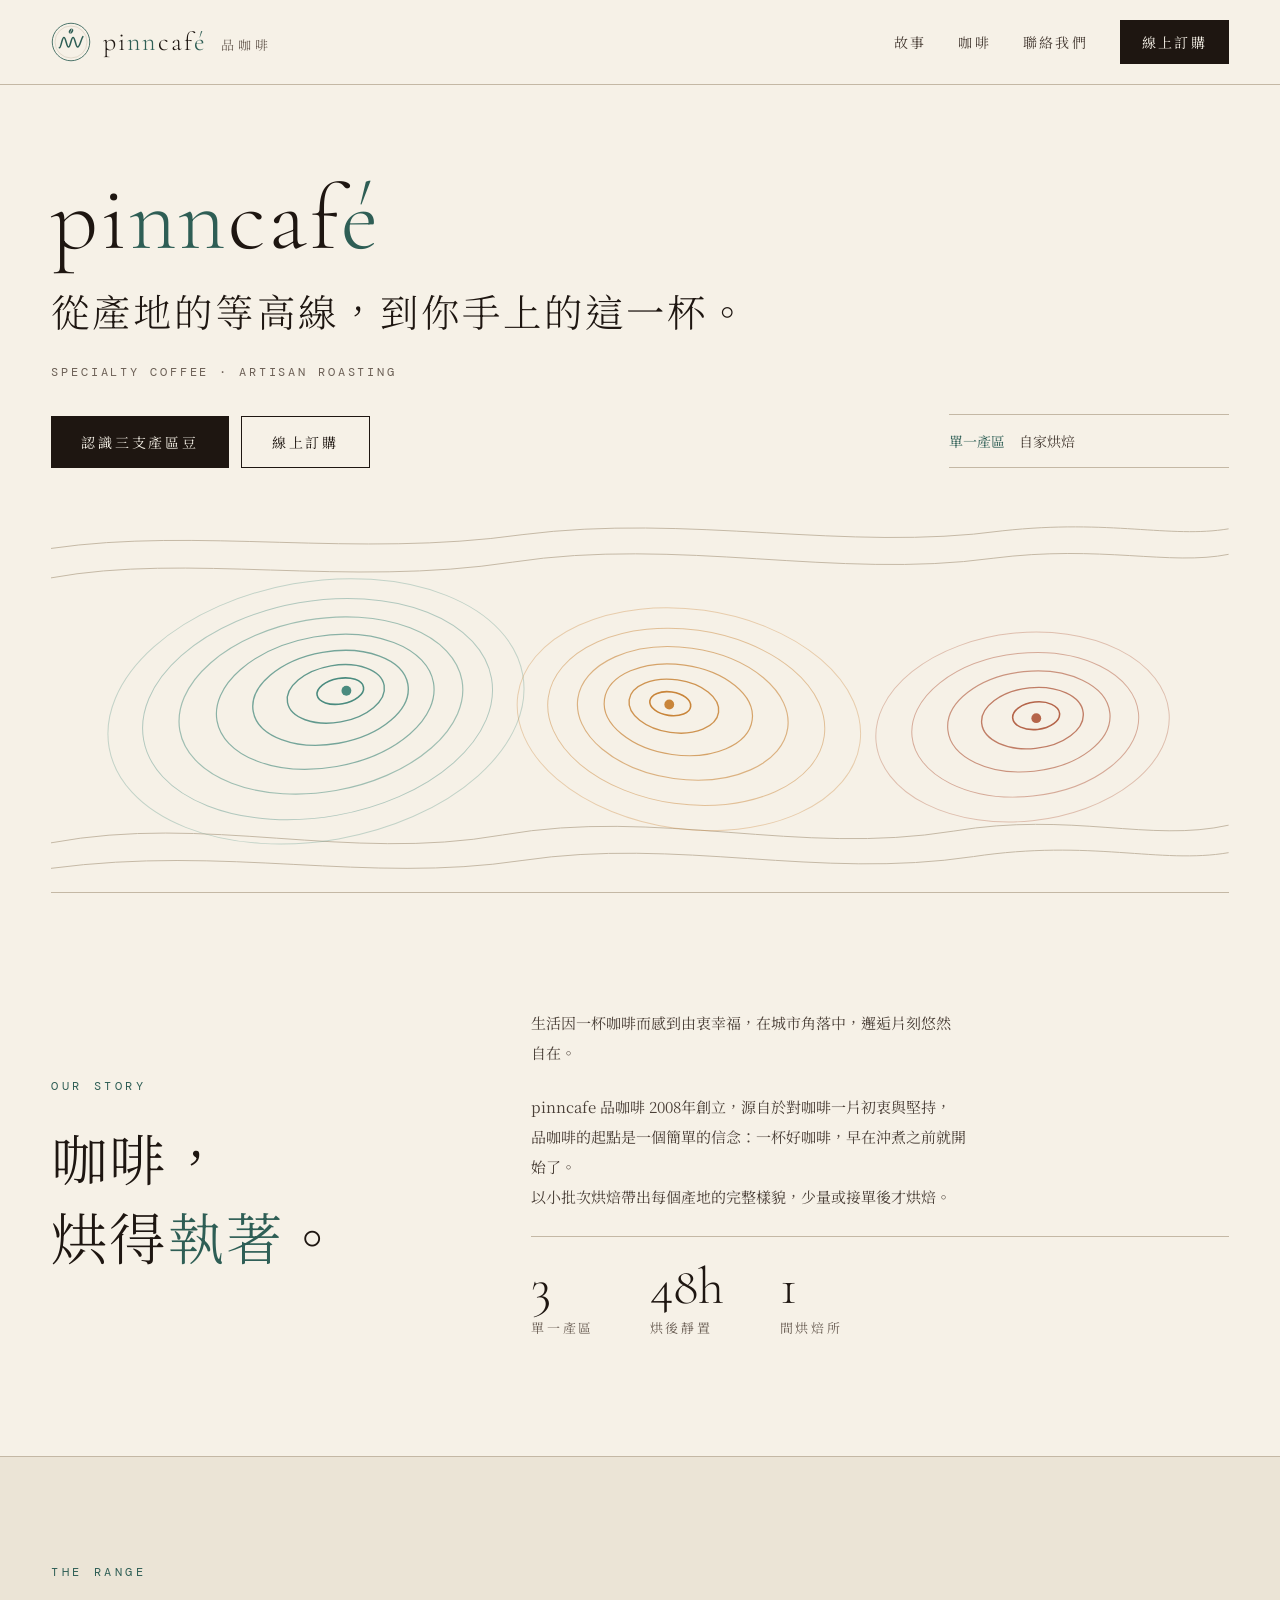
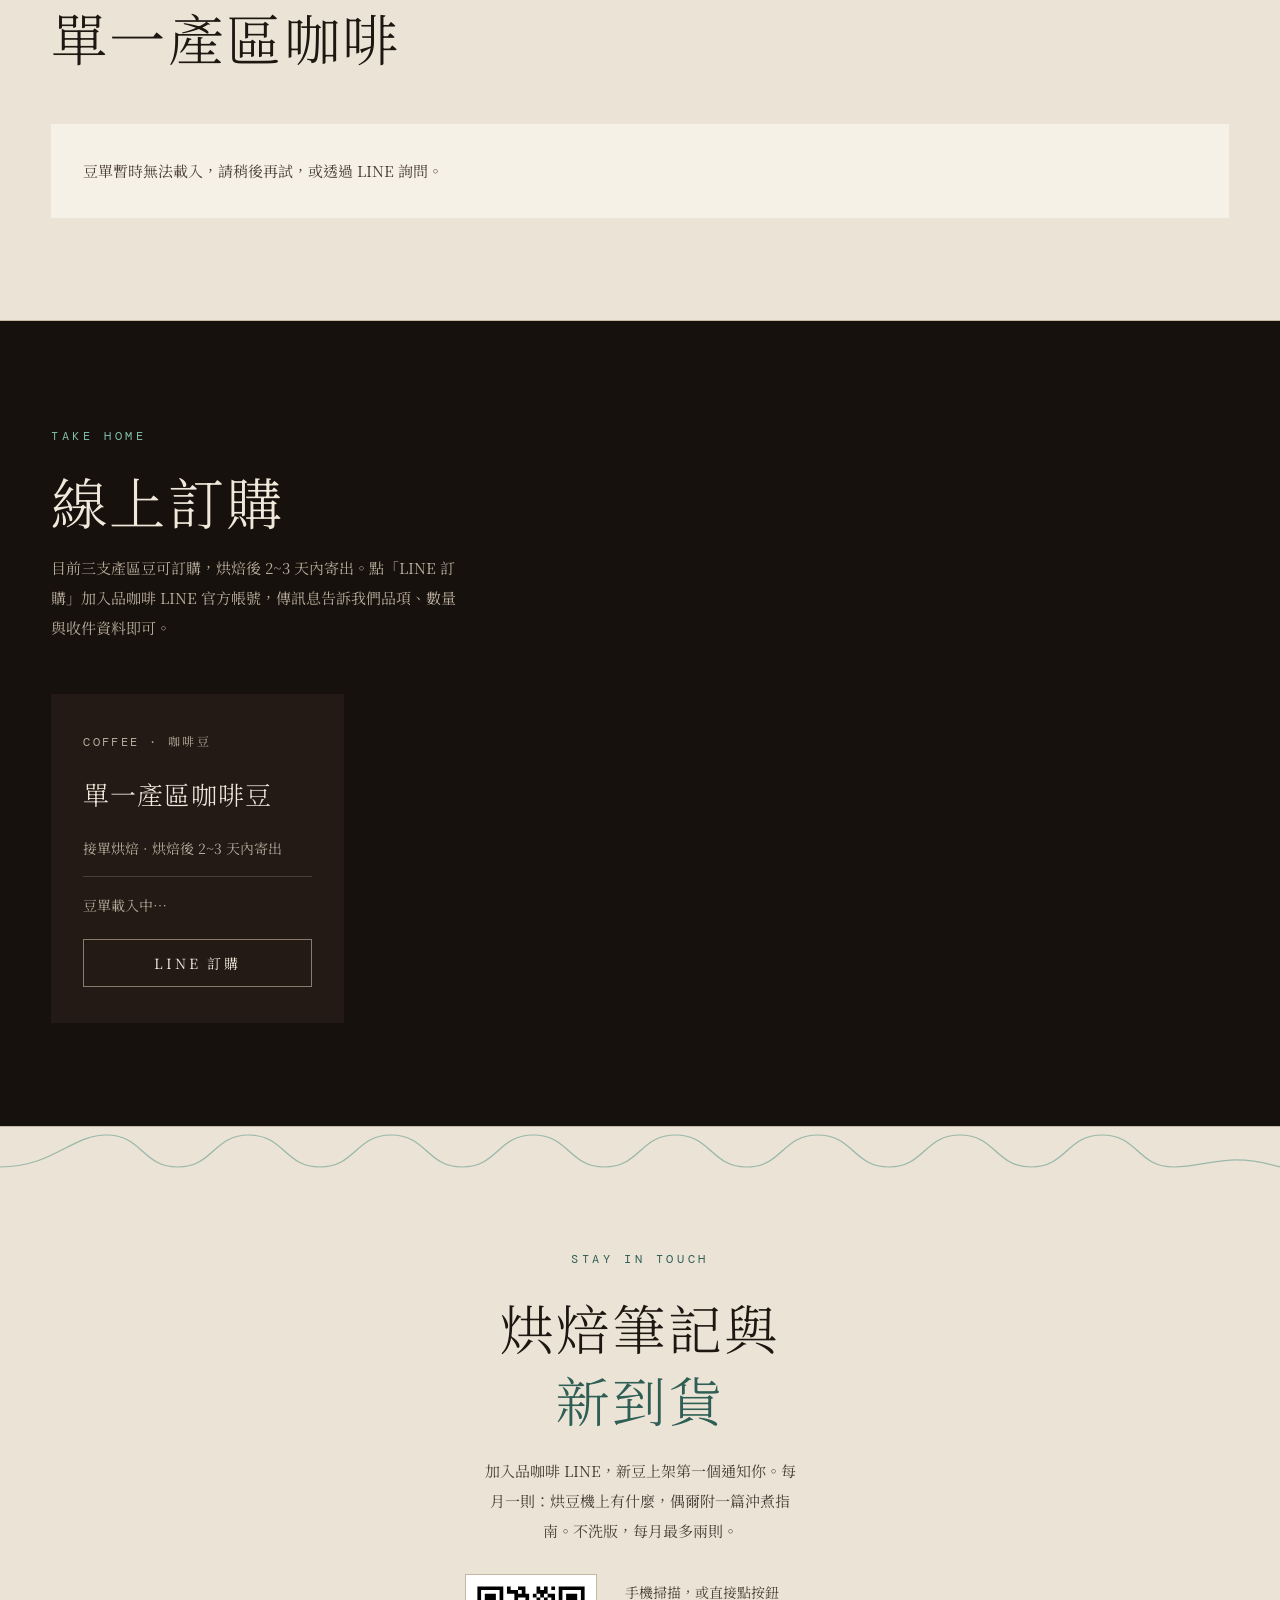
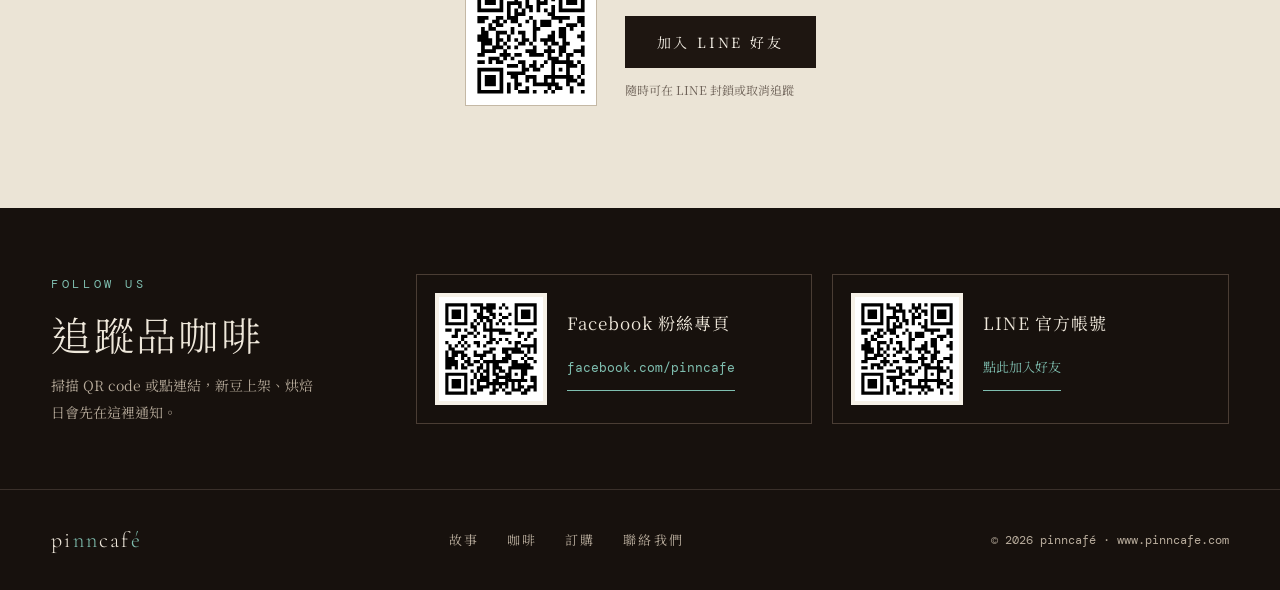
==== commit c6e2bdc3: "烘焙筆記與新到貨區塊：Email 訂閱表單改為加入 LINE 好友（QR＋按鈕） Co-Authored-By: Claude Opus 5.5 <noreply@anthropic.com> Cla" ====
--- a/public/index.html
+++ b/public/index.html
@@ -306,18 +306,14 @@
 <div style="max-width: 720px; margin: 0 auto; padding: clamp(40px, 6vw, 72px) clamp(20px, 4vw, 56px) clamp(64px, 8vw, 104px); display: flex; flex-direction: column; align-items: center; text-align: center; gap: 20px">
 <div style="font-family: 'DM Mono', ui-monospace, monospace; font-size: 12px; letter-spacing: 0.3em; color: #2E5E55">STAY IN TOUCH</div>
 <h2 style="margin: 0; font-weight: 300; font-size: clamp(32px, 4.2vw, 56px); line-height: 1.35; letter-spacing: 0.04em">烘焙筆記與<br><span style="color: #2E5E55">新到貨</span></h2>
-<p style="margin: 0; max-width: 40ch; color: #4A3F37">每月一封：烘豆機上有什麼<pc-show data-show="scones" hidden>、烤箱裡出了什麼</pc-show>，偶爾附一篇沖煮指南。沒有雜訊。</p>
-<div id="nl-form-wrap">
-<form id="nl-form" style="width: 100%; max-width: 480px; display: flex; flex-direction: column; gap: 8px; text-align: left; margin-top: 8px">
-<label for="h-email" style="font-size: 13px; letter-spacing: 0.2em; color: #4A3F37">Email</label>
-<div style="display: flex; flex-wrap: wrap; gap: 0">
-<input id="h-email" type="email" required="" placeholder="your@email.com" style="flex: 1 1 220px; min-width: 0; height: 52px; box-sizing: border-box; padding: 0 18px; background: #F6F1E7; border: 1px solid #6B5F55; border-radius: 0; color: #1E1611; font-family: 'DM Mono', ui-monospace, monospace; font-size: 15px">
-<button type="submit" style="flex: 0 0 auto; height: 52px; padding: 0 28px; border: 1px solid #1E1611; background: #1E1611; color: #F6F1E7; font-family: 'Noto Serif TC', serif; font-size: 14px; letter-spacing: 0.2em; cursor: pointer">訂閱</button>
-</div>
-</form>
-</div>
-<div id="nl-thanks" hidden>
-<p role="status" style="margin: 8px 0 0; font-size: 20px; color: #2E5E55">謝謝，你已經在名單上了。</p>
+<p style="margin: 0; max-width: 40ch; color: #4A3F37">加入品咖啡 LINE，新豆上架第一個通知你。每月一則：烘豆機上有什麼<pc-show data-show="scones" hidden>、烤箱裡出了什麼</pc-show>，偶爾附一篇沖煮指南。不洗版，每月最多兩則。</p>
+<div style="display: flex; flex-wrap: wrap; align-items: center; justify-content: center; gap: 20px 28px; margin-top: 8px">
+<a href="https://line.me/R/ti/p/@xat.0000179596.ezt" data-line-link target="_blank" rel="noopener" aria-label="掃描加入品咖啡 LINE 官方帳號" style="flex: 0 0 auto; display: block; width: 132px; height: 132px; background: #FFFFFF; padding: 4px; box-sizing: border-box; border: 1px solid #C4B8A5"><span data-line-qr style="display: block; width: 122px; height: 122px"></span></a>
+<div style="display: flex; flex-direction: column; align-items: flex-start; gap: 10px; text-align: left">
+<span style="font-size: 14px; color: #4A3F37">手機掃描，或直接點按鈕</span>
+<a href="https://line.me/R/ti/p/@xat.0000179596.ezt" data-line-link target="_blank" rel="noopener" style="display: inline-flex; align-items: center; justify-content: center; min-height: 52px; padding: 0 32px; background: #1E1611; color: #F6F1E7; font-size: 14px; letter-spacing: 0.2em">加入 LINE 好友</a>
+<span style="font-size: 12px; color: #6B5F55">隨時可在 LINE 封鎖或取消追蹤</span>
+</div>
 </div>
 </div>
 </section>
@@ -383,6 +379,6 @@
 </div>
 </div>
 <script src="vendor/qrcode.js"></script>
-<script src="main.js?v=20261122f"></script>
+<script src="main.js?v=20261122g"></script>
 </body>
 </html>
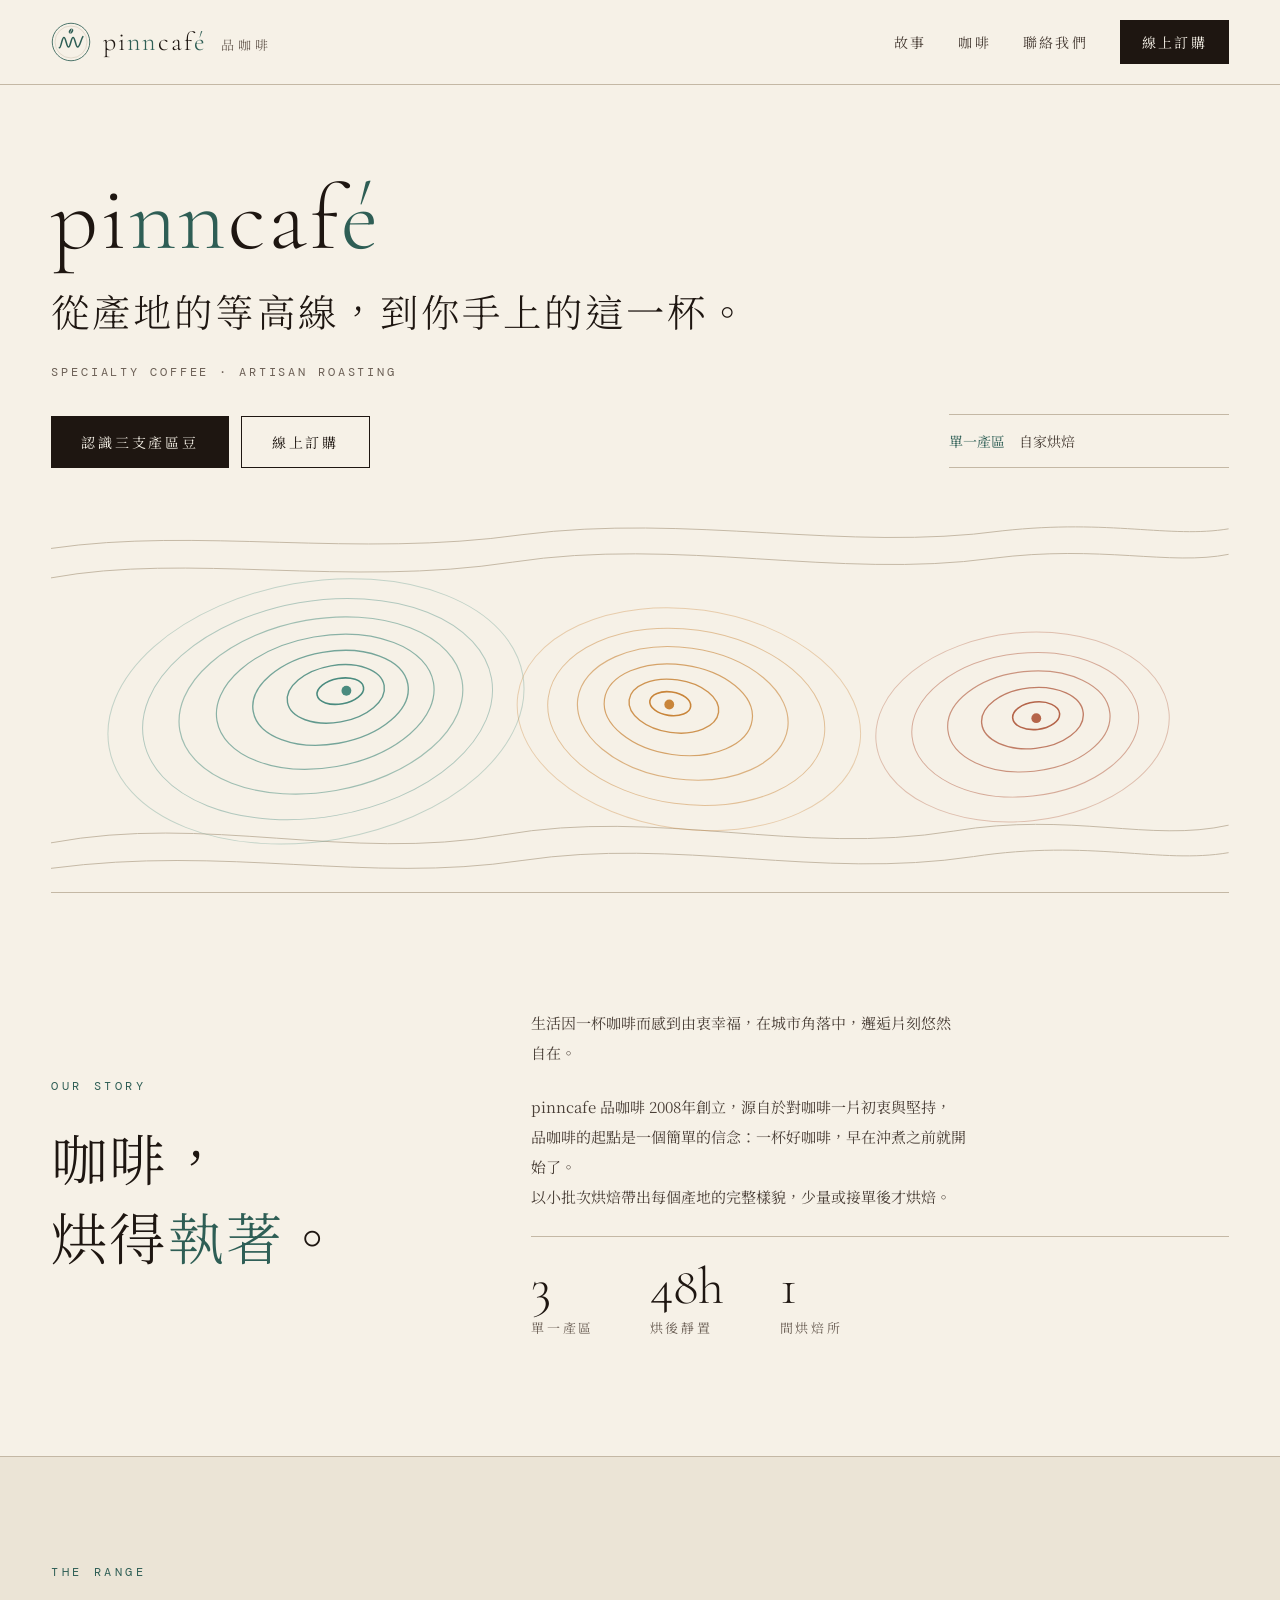
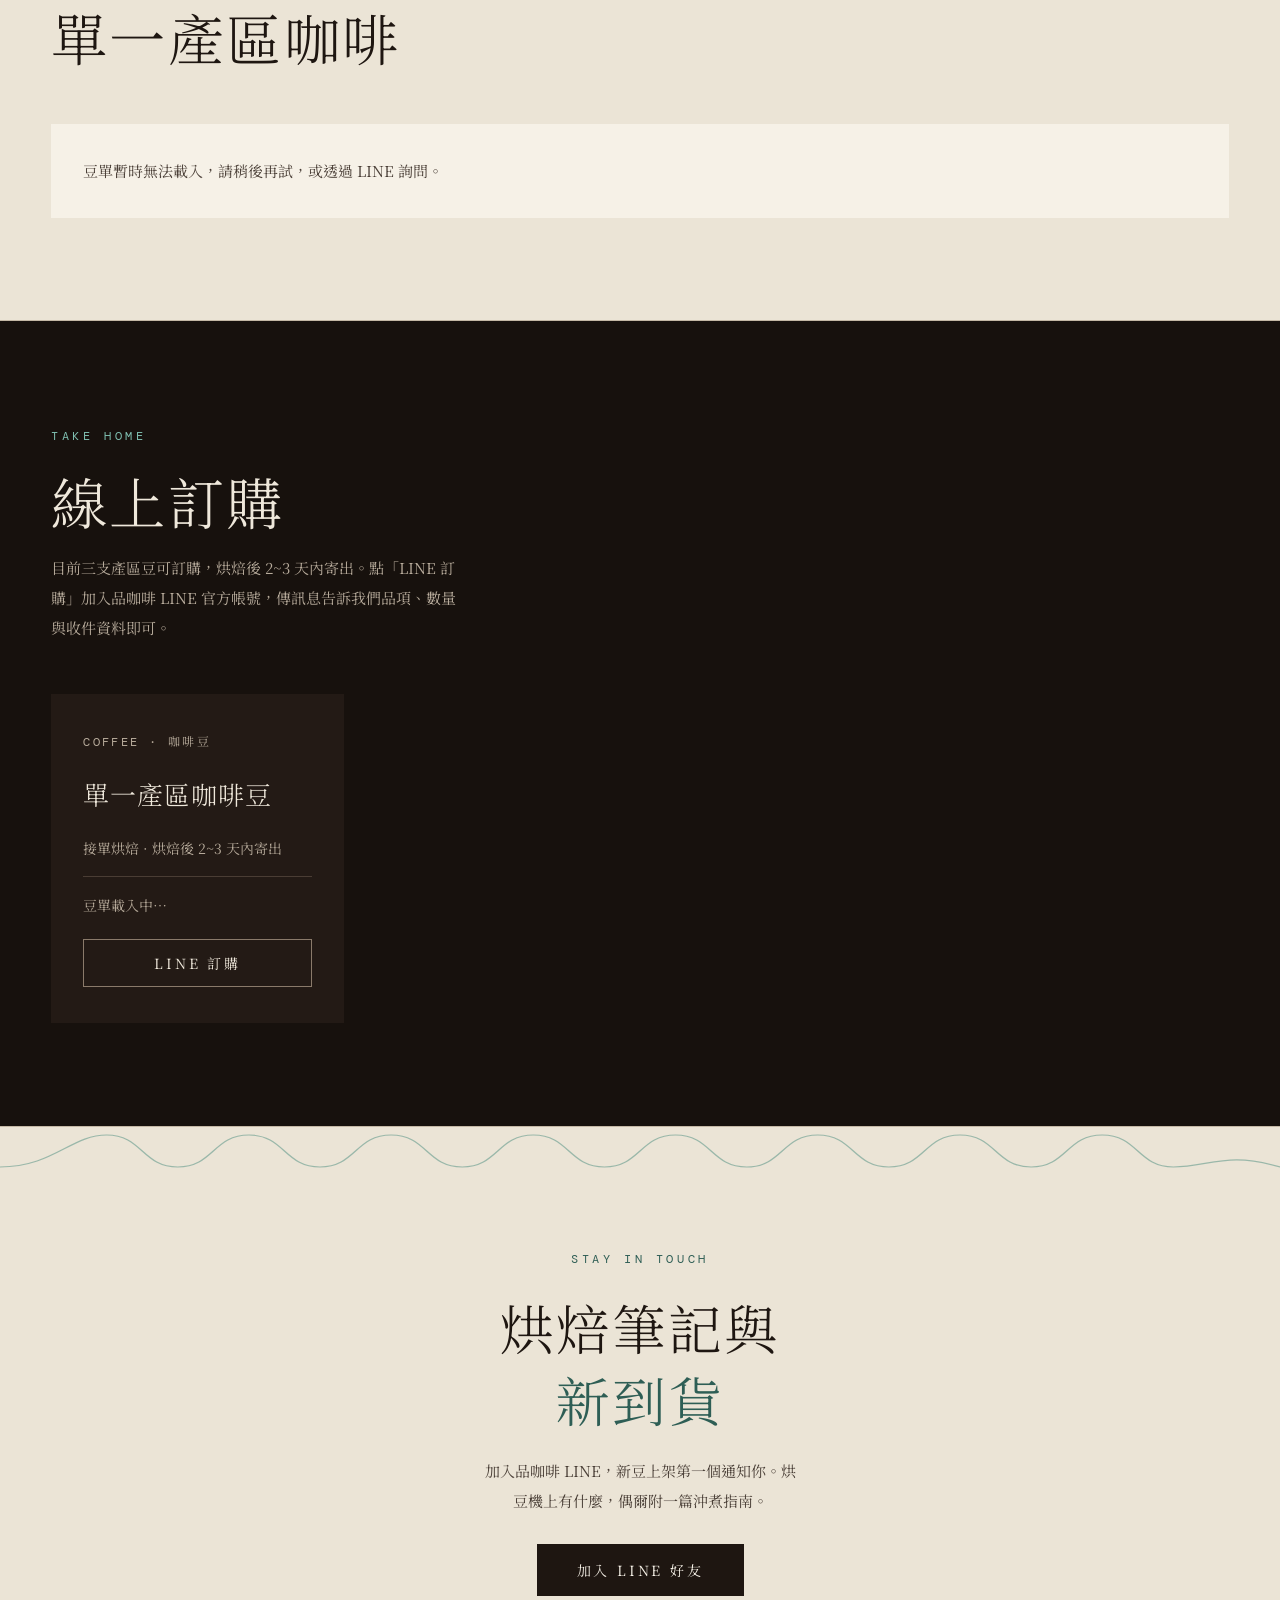
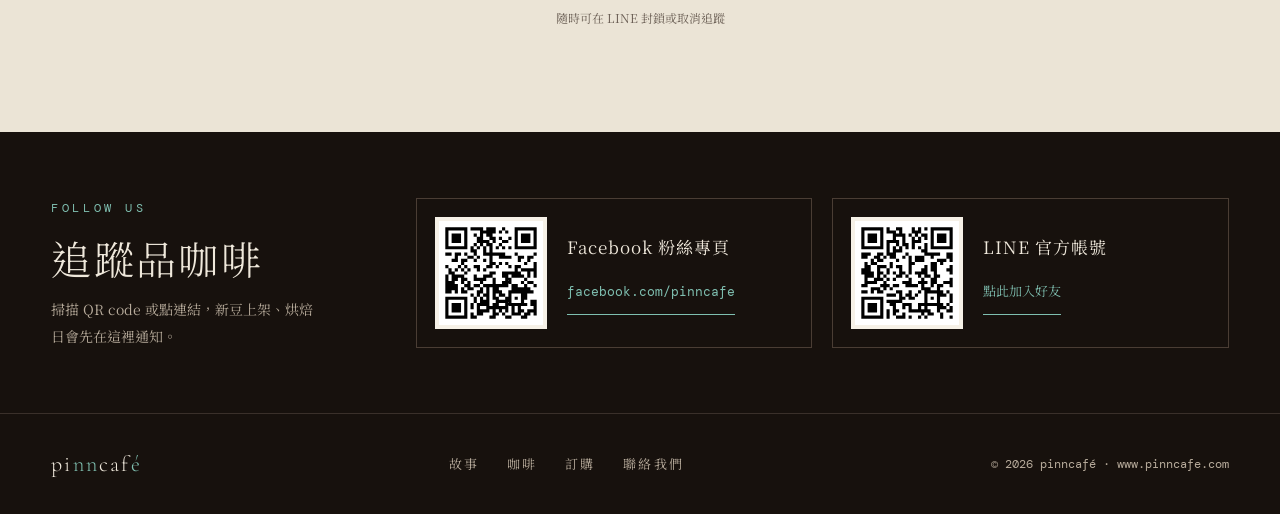
==== commit 967557d1: "新到貨區塊：精簡文案、移除重複的 LINE QR code，只留加入好友按鈕 Co-Authored-By: Claude Opus 5.5 <noreply@anthropic.com> Claud" ====
--- a/public/index.html
+++ b/public/index.html
@@ -306,14 +306,10 @@
 <div style="max-width: 720px; margin: 0 auto; padding: clamp(40px, 6vw, 72px) clamp(20px, 4vw, 56px) clamp(64px, 8vw, 104px); display: flex; flex-direction: column; align-items: center; text-align: center; gap: 20px">
 <div style="font-family: 'DM Mono', ui-monospace, monospace; font-size: 12px; letter-spacing: 0.3em; color: #2E5E55">STAY IN TOUCH</div>
 <h2 style="margin: 0; font-weight: 300; font-size: clamp(32px, 4.2vw, 56px); line-height: 1.35; letter-spacing: 0.04em">烘焙筆記與<br><span style="color: #2E5E55">新到貨</span></h2>
-<p style="margin: 0; max-width: 40ch; color: #4A3F37">加入品咖啡 LINE，新豆上架第一個通知你。每月一則：烘豆機上有什麼<pc-show data-show="scones" hidden>、烤箱裡出了什麼</pc-show>，偶爾附一篇沖煮指南。不洗版，每月最多兩則。</p>
-<div style="display: flex; flex-wrap: wrap; align-items: center; justify-content: center; gap: 20px 28px; margin-top: 8px">
-<a href="https://line.me/R/ti/p/@xat.0000179596.ezt" data-line-link target="_blank" rel="noopener" aria-label="掃描加入品咖啡 LINE 官方帳號" style="flex: 0 0 auto; display: block; width: 132px; height: 132px; background: #FFFFFF; padding: 4px; box-sizing: border-box; border: 1px solid #C4B8A5"><span data-line-qr style="display: block; width: 122px; height: 122px"></span></a>
-<div style="display: flex; flex-direction: column; align-items: flex-start; gap: 10px; text-align: left">
-<span style="font-size: 14px; color: #4A3F37">手機掃描，或直接點按鈕</span>
-<a href="https://line.me/R/ti/p/@xat.0000179596.ezt" data-line-link target="_blank" rel="noopener" style="display: inline-flex; align-items: center; justify-content: center; min-height: 52px; padding: 0 32px; background: #1E1611; color: #F6F1E7; font-size: 14px; letter-spacing: 0.2em">加入 LINE 好友</a>
+<p style="margin: 0; max-width: 40ch; color: #4A3F37">加入品咖啡 LINE，新豆上架第一個通知你。烘豆機上有什麼<pc-show data-show="scones" hidden>、烤箱裡出了什麼</pc-show>，偶爾附一篇沖煮指南。</p>
+<div style="display: flex; flex-direction: column; align-items: center; gap: 10px; margin-top: 8px">
+<a href="https://line.me/R/ti/p/@xat.0000179596.ezt" data-line-link target="_blank" rel="noopener" style="display: inline-flex; align-items: center; justify-content: center; min-height: 52px; padding: 0 40px; background: #1E1611; color: #F6F1E7; font-size: 14px; letter-spacing: 0.2em">加入 LINE 好友</a>
 <span style="font-size: 12px; color: #6B5F55">隨時可在 LINE 封鎖或取消追蹤</span>
-</div>
 </div>
 </div>
 </section>
